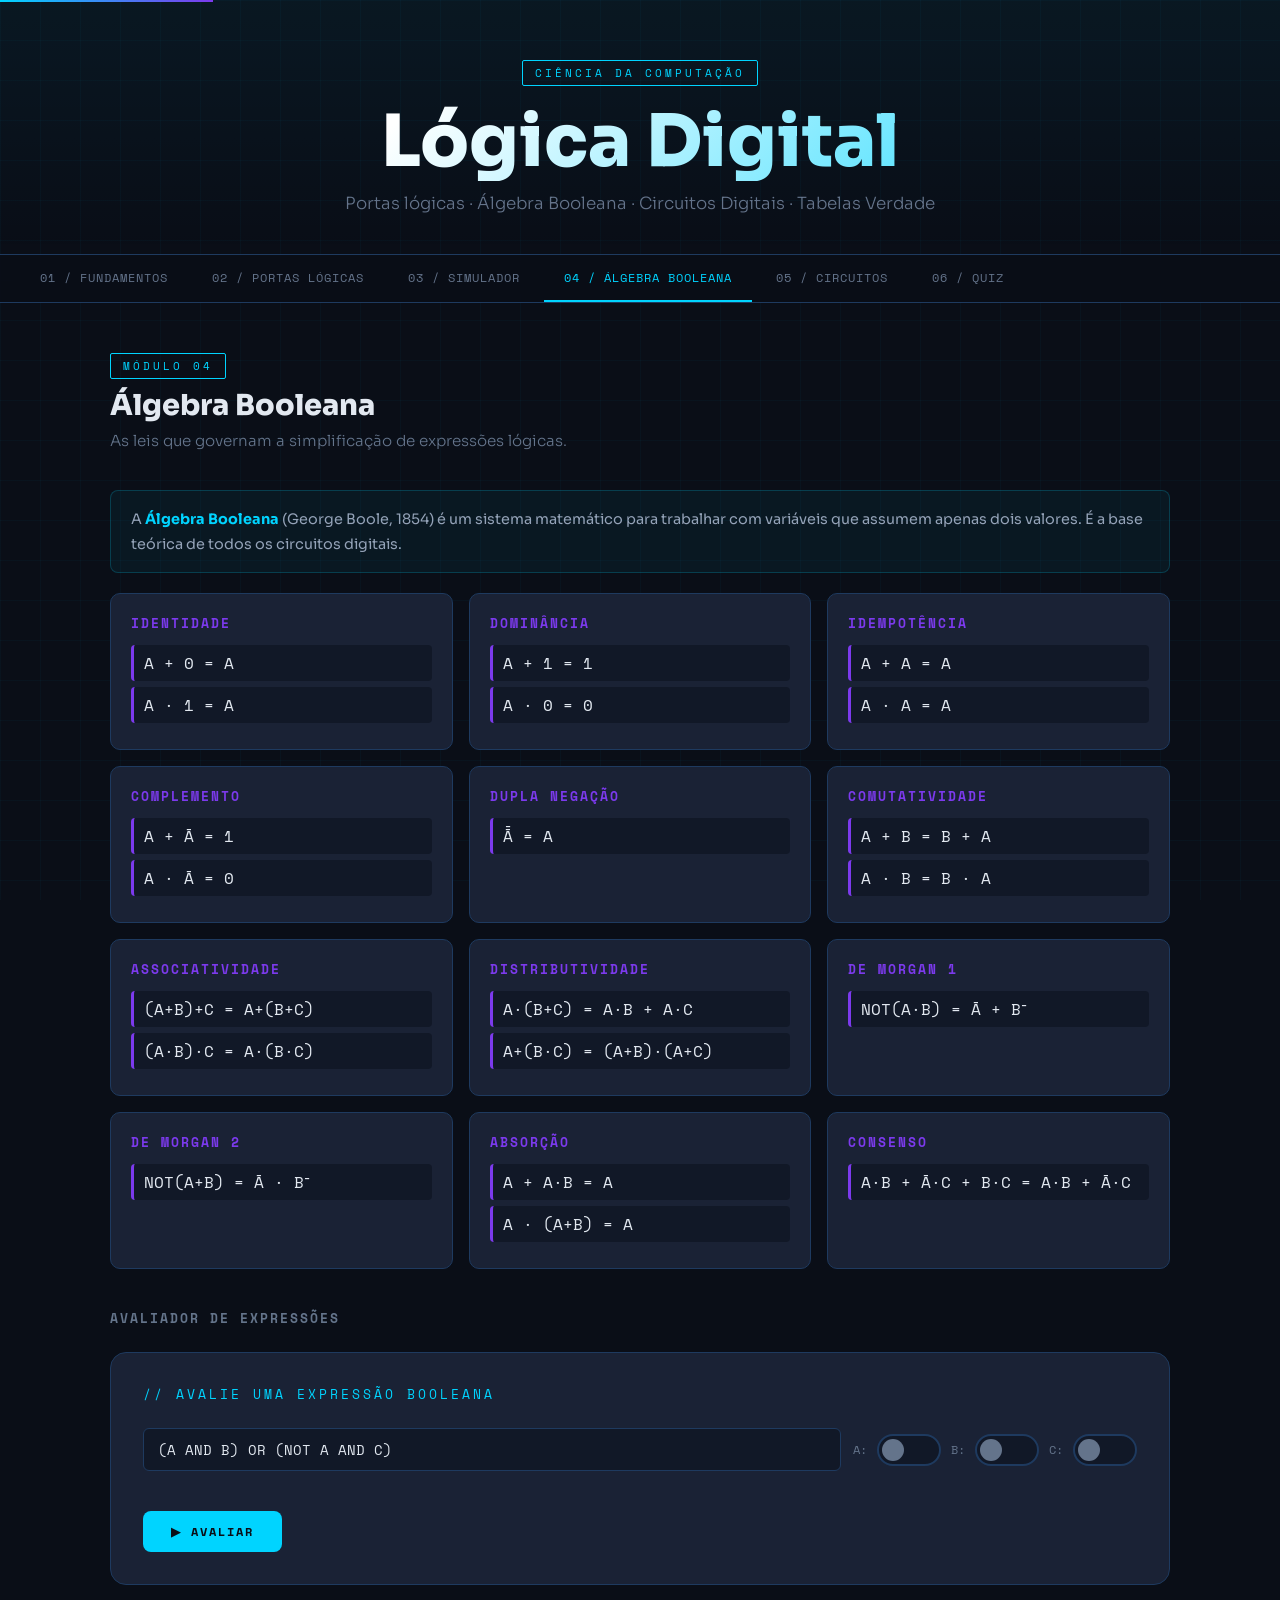
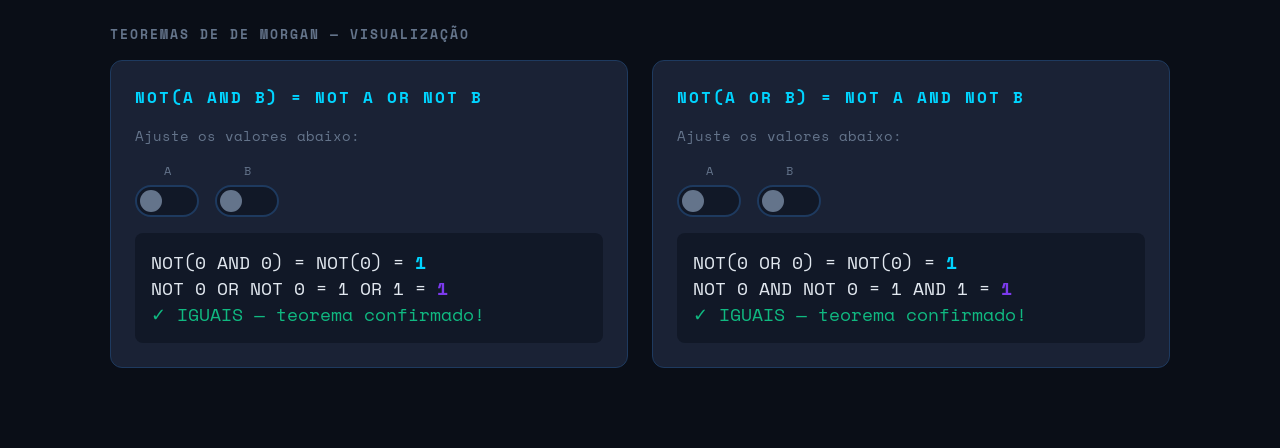
==== Modulos/algebra.html @ bd2b724a "first commit" ====
<!DOCTYPE html>
<html lang="pt-BR">
<head>
<meta charset="UTF-8">
<meta name="viewport" content="width=device-width, initial-scale=1.0">
<title>Lógica Digital — Guia Interativo</title>
<link href="https://fonts.googleapis.com/css2?family=Space+Mono:wght@400;700&family=Sora:wght@300;400;600;800&display=swap" rel="stylesheet">



  <link rel="stylesheet" href="../css/style.css">
</head>

<body>

<div class="progress-container" id="progress"></div>

<header>
  <div class="tag">CIÊNCIA DA COMPUTAÇÃO</div>
  <h1>Lógica Digital</h1>
  <p>Portas lógicas · Álgebra Booleana · Circuitos Digitais · Tabelas Verdade</p>
</header>

<nav id="navbar">
  <a href="../index.html" class="nav-link">01 / FUNDAMENTOS</a>
  <a href="portas.html" class="nav-link">02 / PORTAS LÓGICAS</a>
  <a href="simulador.html" class="nav-link">03 / SIMULADOR</a>
  <a href="algebra.html" class="nav-link active">04 / ÁLGEBRA BOOLEANA</a>
  <a href="circuitos.html" class="nav-link">05 / CIRCUITOS</a>
  <a href="quiz.html" class="nav-link">06 / QUIZ</a>
</nav>

<!-- ===================== SEÇÃO 1: FUNDAMENTOS ===================== -->
<section class="section" id="fundamentos">
  <p class="tag" style="font-size:11px; margin-bottom:8px;">MÓDULO 01</p>
  <h2 class="section-title">Fundamentos da Lógica Digital</h2>
  <p class="section-sub">Tudo começa com dois estados. Zero ou um. Falso ou verdadeiro.</p>

  <div class="info-box">
    <strong>O que é lógica digital?</strong><br>
    Computadores processam informações usando apenas dois estados elétricos: <strong>LOW (0V) = 0</strong> e <strong>HIGH (5V/3.3V) = 1</strong>. Toda operação lógica — desde somar dois números até rodar um jogo — é construída sobre combinações dessas portas simples.
  </div>

  <div class="cards-grid">
    <div class="card">
      <span class="gate-symbol" style="color:var(--accent)">0 1</span>
      <h3>Sistema Binário</h3>
      <p>Base-2: apenas dígitos 0 e 1 (bits). Um grupo de 8 bits = 1 byte. Toda informação digital é representada assim.</p>
      <br>
      <div style="font-family:var(--mono);font-size:0.85rem;color:var(--muted)">
        0 = FALSO = LOW<br>
        1 = VERDADEIRO = HIGH
      </div>
    </div>
    <div class="card">
      <span class="gate-symbol" style="color:var(--accent2)">∧ ∨ ¬</span>
      <h3>Operadores Booleanos</h3>
      <p>Três operações básicas: <strong>AND (∧)</strong>, <strong>OR (∨)</strong> e <strong>NOT (¬)</strong>. Qualquer função lógica pode ser construída com elas.</p>
    </div>
    <div class="card">
      <span class="gate-symbol" style="color:var(--accent3)">⬛</span>
      <h3>Tabela Verdade</h3>
      <p>Lista todas as combinações possíveis de entradas e a saída correspondente. Para N entradas, existem 2ᴺ linhas.</p>
    </div>
    <div class="card">
      <span class="gate-symbol" style="color:var(--accent4)">⊕</span>
      <h3>Porta Lógica</h3>
      <p>Circuito eletrônico que implementa uma operação booleana. É o bloco básico de qualquer chip ou processador.</p>
    </div>
  </div>

  <div style="margin-top:40px">
    <h3 style="margin-bottom:16px; font-size:1.1rem; color:var(--muted); font-family:var(--mono); letter-spacing:2px; font-size:0.8rem;">CONVERSÃO BINÁRIO → DECIMAL</h3>
    <div class="simulator">
      <p class="sim-title">// CALCULADORA INTERATIVA</p>
      <div style="display:flex; gap:10px; align-items:center; flex-wrap:wrap; margin-bottom:20px">
        <span style="font-family:var(--mono); color:var(--muted); font-size:0.8rem;">BINÁRIO:</span>
        <div id="bit-toggles" style="display:flex; gap:8px; flex-wrap:wrap">
          <!-- bits gerados via JS -->
        </div>
      </div>
      <div style="font-family:var(--mono); font-size:2rem; color:var(--accent); font-weight:700" id="decimal-result">0</div>
      <div style="font-family:var(--mono); font-size:0.8rem; color:var(--muted); margin-top:8px" id="binary-string">00000000</div>
      <div style="font-family:var(--mono); font-size:0.8rem; color:var(--accent2); margin-top:4px" id="hex-string">0x00</div>
    </div>
  </div>
</section>

<!-- ===================== SEÇÃO 2: PORTAS ===================== -->
<section class="section" id="portas">
  <p class="tag" style="font-size:11px; margin-bottom:8px;">MÓDULO 02</p>
  <h2 class="section-title">As 7 Portas Lógicas</h2>
  <p class="section-sub">Cada porta implementa uma operação booleana diferente.</p>

  <div class="cards-grid" id="gates-cards">
    <!-- gerado via JS -->
  </div>
</section>

<!-- ===================== SEÇÃO 3: SIMULADOR ===================== -->
<section class="section" id="simulador">
  <p class="tag" style="font-size:11px; margin-bottom:8px;">MÓDULO 03</p>
  <h2 class="section-title">Simulador de Portas</h2>
  <p class="section-sub">Alterne as entradas e observe a saída em tempo real.</p>

  <div class="simulator">
    <p class="sim-title">// SELECIONE UMA PORTA</p>
    <div class="gate-selector" id="gate-selector"></div>
    <div class="sim-body">
      <div class="inputs-panel" id="inputs-panel"></div>
      <div class="gate-svg-wrapper">
        <svg id="gate-svg" width="120" height="100" viewBox="0 0 120 100">
          <!-- dinamicamente preenchido -->
        </svg>
        <div class="gate-name-display" id="gate-name-display">AND</div>
      </div>
      <div class="output-panel">
        <div class="output-bulb off" id="output-bulb">0</div>
        <div class="output-label">SAÍDA (S)</div>
      </div>
    </div>
    <div class="formula-box" id="formula-box">S = A · B</div>
  </div>

  <!-- Tabela verdade dinâmica -->
  <div id="truth-table-container" style="margin-top:32px">
    <h3 style="font-family:var(--mono);font-size:0.8rem;color:var(--muted);letter-spacing:2px;margin-bottom:12px">TABELA VERDADE</h3>
    <div style="overflow-x:auto">
      <table class="truth-table" id="truth-table-dyn"></table>
    </div>
  </div>
</section>

<!-- ===================== SEÇÃO 4: ÁLGEBRA BOOLEANA ===================== -->
<section class="section active" id="algebra">
  <p class="tag" style="font-size:11px; margin-bottom:8px;">MÓDULO 04</p>
  <h2 class="section-title">Álgebra Booleana</h2>
  <p class="section-sub">As leis que governam a simplificação de expressões lógicas.</p>

  <div class="info-box">
    A <strong>Álgebra Booleana</strong> (George Boole, 1854) é um sistema matemático para trabalhar com variáveis que assumem apenas dois valores. É a base teórica de todos os circuitos digitais.
  </div>

  <div class="law-grid">
    <!-- gerado via JS -->
  </div>

  <!-- Simplificador interativo -->
  <div style="margin-top:40px">
    <h3 style="font-family:var(--mono);font-size:0.8rem;color:var(--muted);letter-spacing:2px;margin-bottom:16px">AVALIADOR DE EXPRESSÕES</h3>
    <div class="simulator">
      <p class="sim-title">// AVALIE UMA EXPRESSÃO BOOLEANA</p>
      <div style="display:flex; gap:12px; flex-wrap:wrap; align-items:center; margin-bottom:20px">
        <input id="bool-expr" type="text" value="(A AND B) OR (NOT A AND C)"
          style="background:var(--surface);border:1px solid var(--border);color:var(--text);font-family:var(--mono);padding:10px 14px;border-radius:6px;font-size:0.9rem;flex:1;min-width:200px;outline:none;"
          placeholder="Ex: (A AND B) OR NOT C">
        <div style="display:flex; gap:10px; align-items:center; flex-wrap:wrap">
          <label style="font-family:var(--mono);font-size:0.75rem;color:var(--muted)">A:</label>
          <button class="toggle-btn" id="ev-a" onclick="toggleEval('a')"></button>
          <label style="font-family:var(--mono);font-size:0.75rem;color:var(--muted)">B:</label>
          <button class="toggle-btn" id="ev-b" onclick="toggleEval('b')"></button>
          <label style="font-family:var(--mono);font-size:0.75rem;color:var(--muted)">C:</label>
          <button class="toggle-btn" id="ev-c" onclick="toggleEval('c')"></button>
        </div>
      </div>
      <button class="btn" onclick="evaluateExpr()">▶ AVALIAR</button>
      <div id="eval-result" style="margin-top:20px; font-family:var(--mono); font-size:1.5rem; display:none"></div>
    </div>
  </div>

  <!-- De Morgan -->
  <div style="margin-top:40px">
    <h3 style="font-family:var(--mono);font-size:0.8rem;color:var(--muted);letter-spacing:2px;margin-bottom:16px">TEOREMAS DE DE MORGAN — VISUALIZAÇÃO</h3>
    <div class="adder-section">
      <div class="adder-box">
        <h3>NOT(A AND B) = NOT A OR NOT B</h3>
        <div id="demorgan1" style="font-family:var(--mono);font-size:0.9rem;color:var(--muted)">
          Ajuste os valores abaixo:
        </div>
        <div style="display:flex; gap:16px; margin:16px 0; flex-wrap:wrap">
          <div class="adder-input-group">
            <label>A</label>
            <button class="toggle-btn" id="dm1a" onclick="updateDeMorgan()"></button>
          </div>
          <div class="adder-input-group">
            <label>B</label>
            <button class="toggle-btn" id="dm1b" onclick="updateDeMorgan()"></button>
          </div>
        </div>
        <div class="adder-result" id="dm1result">—</div>
      </div>
      <div class="adder-box">
        <h3>NOT(A OR B) = NOT A AND NOT B</h3>
        <div id="demorgan2" style="font-family:var(--mono);font-size:0.9rem;color:var(--muted)">
          Ajuste os valores abaixo:
        </div>
        <div style="display:flex; gap:16px; margin:16px 0; flex-wrap:wrap">
          <div class="adder-input-group">
            <label>A</label>
            <button class="toggle-btn" id="dm2a" onclick="updateDeMorgan()"></button>
          </div>
          <div class="adder-input-group">
            <label>B</label>
            <button class="toggle-btn" id="dm2b" onclick="updateDeMorgan()"></button>
          </div>
        </div>
        <div class="adder-result" id="dm2result">—</div>
      </div>
    </div>
  </div>
</section>

<!-- ===================== SEÇÃO 5: CIRCUITOS ===================== -->
<section class="section" id="circuitos">
  <p class="tag" style="font-size:11px; margin-bottom:8px;">MÓDULO 05</p>
  <h2 class="section-title">Circuitos Digitais</h2>
  <p class="section-sub">Combinando portas para criar funções complexas.</p>

  <div class="info-box">
    <strong>Circuitos Combinacionais</strong> — a saída depende apenas das entradas atuais.<br>
    <strong>Circuitos Sequenciais</strong> — a saída depende das entradas <em>e</em> do estado anterior (memória).
  </div>

  <div class="adder-section" style="margin-bottom:40px">
    <!-- Half Adder -->
    <div class="adder-box">
      <h3>MEIO SOMADOR (Half Adder)</h3>
      <p style="font-size:0.85rem;color:var(--muted);margin-bottom:16px">Soma 2 bits: Soma = A XOR B, Carry = A AND B</p>
      <div class="adder-inputs">
        <div class="adder-input-group">
          <label>A</label>
          <button class="toggle-btn" id="ha-a" onclick="updateAdders()"></button>
        </div>
        <div class="adder-input-group">
          <label>B</label>
          <button class="toggle-btn" id="ha-b" onclick="updateAdders()"></button>
        </div>
      </div>
      <div class="adder-result">
        <div style="color:var(--muted);font-size:0.75rem;margin-bottom:4px">RESULTADO</div>
        <div class="sum-display" id="ha-result">0 + 0 = 0₂ (0)</div>
        <div style="color:var(--muted);font-size:0.75rem;margin-top:8px">
          SUM: <span id="ha-sum">0</span> &nbsp;|&nbsp; CARRY: <span id="ha-carry">0</span>
        </div>
      </div>
    </div>

    <!-- Full Adder -->
    <div class="adder-box">
      <h3>SOMADOR COMPLETO (Full Adder)</h3>
      <p style="font-size:0.85rem;color:var(--muted);margin-bottom:16px">Soma 3 bits: A, B e Carry-In</p>
      <div class="adder-inputs">
        <div class="adder-input-group">
          <label>A</label>
          <button class="toggle-btn" id="fa-a" onclick="updateAdders()"></button>
        </div>
        <div class="adder-input-group">
          <label>B</label>
          <button class="toggle-btn" id="fa-b" onclick="updateAdders()"></button>
        </div>
        <div class="adder-input-group">
          <label>CIN</label>
          <button class="toggle-btn" id="fa-cin" onclick="updateAdders()"></button>
        </div>
      </div>
      <div class="adder-result">
        <div style="color:var(--muted);font-size:0.75rem;margin-bottom:4px">RESULTADO</div>
        <div class="sum-display" id="fa-result">0+0+0 = 0₂ (0)</div>
        <div style="color:var(--muted);font-size:0.75rem;margin-top:8px">
          SUM: <span id="fa-sum">0</span> &nbsp;|&nbsp; COUT: <span id="fa-cout">0</span>
        </div>
      </div>
    </div>
  </div>

  <!-- Multiplexer -->
  <div style="margin-bottom:40px">
    <h3 style="font-family:var(--mono);font-size:0.8rem;color:var(--muted);letter-spacing:2px;margin-bottom:16px">MULTIPLEXADOR 4:1 (MUX)</h3>
    <div class="circuit-container">
      <p style="font-size:0.85rem;color:var(--muted);margin-bottom:20px">Seleciona 1 de 4 entradas com base nos bits seletores S1 e S0.</p>
      <div style="display:flex; gap:20px; flex-wrap:wrap; align-items:flex-start">
        <div>
          <div style="font-family:var(--mono);font-size:0.75rem;color:var(--muted);letter-spacing:2px;margin-bottom:8px">ENTRADAS</div>
          <div style="display:grid; grid-template-columns:auto auto; gap:10px 20px; align-items:center" id="mux-inputs">
            <!-- gerado via JS -->
          </div>
        </div>
        <div>
          <div style="font-family:var(--mono);font-size:0.75rem;color:var(--muted);letter-spacing:2px;margin-bottom:8px">SELETORES</div>
          <div style="display:flex; gap:16px" id="mux-selectors">
            <!-- gerado via JS -->
          </div>
        </div>
        <div style="flex:1; min-width:180px">
          <div style="font-family:var(--mono);font-size:0.75rem;color:var(--muted);letter-spacing:2px;margin-bottom:8px">SAÍDA</div>
          <div class="adder-result" id="mux-result" style="text-align:center">—</div>
        </div>
      </div>
    </div>
  </div>

  <!-- Flip-Flop SR -->
  <div>
    <h3 style="font-family:var(--mono);font-size:0.8rem;color:var(--muted);letter-spacing:2px;margin-bottom:16px">FLIP-FLOP SR (Biestável)</h3>
    <div class="circuit-container">
      <p style="font-size:0.85rem;color:var(--muted);margin-bottom:20px">
        Circuito sequencial. <strong>S (Set)</strong> = coloca Q em 1. <strong>R (Reset)</strong> = coloca Q em 0. Memória de 1 bit!
      </p>
      <div style="display:flex; gap:20px; flex-wrap:wrap; align-items:center">
        <div class="adder-input-group">
          <label style="font-family:var(--mono);font-size:0.75rem;color:var(--muted)">S (SET)</label>
          <button class="toggle-btn" id="sr-s"></button>
        </div>
        <div class="adder-input-group">
          <label style="font-family:var(--mono);font-size:0.75rem;color:var(--muted)">R (RESET)</label>
          <button class="toggle-btn" id="sr-r"></button>
        </div>
        <button class="btn" style="margin-top:0" onclick="triggerFlipFlop()">⚡ PULSO</button>
        <div class="adder-result" style="flex:1; min-width:200px">
          <div style="color:var(--muted);font-size:0.75rem">ESTADO</div>
          <div style="display:flex; gap:20px; margin-top:8px">
            <div>Q: <span id="ff-q" style="color:var(--accent);font-size:1.3rem;font-weight:700">0</span></div>
            <div>Q̄: <span id="ff-qbar" style="color:var(--accent2);font-size:1.3rem;font-weight:700">1</span></div>
          </div>
          <div id="ff-status" style="color:var(--muted);font-size:0.75rem;margin-top:8px">Estado inicial</div>
        </div>
      </div>
    </div>
  </div>
</section>

<!-- ===================== SEÇÃO 6: QUIZ ===================== -->
<section class="section" id="quiz">
  <p class="tag" style="font-size:11px; margin-bottom:8px;">MÓDULO 06</p>
  <h2 class="section-title">Quiz</h2>
  <p class="section-sub">Teste seu conhecimento em lógica digital.</p>

  <div class="quiz-container">
    <div id="quiz-questions"></div>
    <div class="quiz-score" id="quiz-score">
      <div class="quiz-score-num" id="score-num">0/10</div>
      <p id="score-msg">Resultado</p>
      <button class="btn" onclick="restartQuiz()">↺ TENTAR NOVAMENTE</button>
    </div>
  </div>
</section>


  <script src="../js/script.js"></script>
</body>
</html>
---- css/style.css ----
:root {
    --bg: #0a0e17;
    --surface: #111827;
    --card: #1a2235;
    --border: #1e3a5f;
    --accent: #00d4ff;
    --accent2: #7c3aed;
    --accent3: #10b981;
    --accent4: #f59e0b;
    --red: #ef4444;
    --text: #e2e8f0;
    --muted: #64748b;
    --mono: 'Space Mono', monospace;
    --sans: 'Sora', sans-serif;
  }

  * { margin: 0; padding: 0; box-sizing: border-box; }

  body {
    background: var(--bg);
    color: var(--text);
    font-family: var(--sans);
    min-height: 100vh;
    overflow-x: hidden;
  }

  /* GRID BACKGROUND */
  body::before {
    content: '';
    position: fixed;
    inset: 0;
    background-image:
      linear-gradient(rgba(0,212,255,0.03) 1px, transparent 1px),
      linear-gradient(90deg, rgba(0,212,255,0.03) 1px, transparent 1px);
    background-size: 40px 40px;
    pointer-events: none;
    z-index: 0;
  }

  /* HEADER */
  header {
    position: relative;
    z-index: 10;
    text-align: center;
    padding: 60px 20px 40px;
    border-bottom: 1px solid var(--border);
    background: linear-gradient(180deg, rgba(0,212,255,0.05) 0%, transparent 100%);
  }

  .tag {
    display: inline-block;
    font-family: var(--mono);
    font-size: 11px;
    color: var(--accent);
    border: 1px solid var(--accent);
    padding: 4px 12px;
    border-radius: 2px;
    letter-spacing: 3px;
    text-transform: uppercase;
    margin-bottom: 16px;
  }

  h1 {
    font-size: clamp(2.5rem, 6vw, 4.5rem);
    font-weight: 800;
    line-height: 1.1;
    background: linear-gradient(135deg, #fff 30%, var(--accent) 100%);
    -webkit-background-clip: text;
    -webkit-text-fill-color: transparent;
    background-clip: text;
  }

  header p {
    color: var(--muted);
    font-size: 1.05rem;
    margin-top: 12px;
    font-weight: 300;
  }

  /* NAV */
  nav {
    position: sticky;
    top: 0;
    z-index: 100;
    background: rgba(10,14,23,0.92);
    backdrop-filter: blur(12px);
    border-bottom: 1px solid var(--border);
    padding: 0 20px;
    display: flex;
    gap: 4px;
    overflow-x: auto;
    scrollbar-width: none;
  }
  nav::-webkit-scrollbar { display: none; }

  nav button {
    padding: 14px 20px;
    background: none;
    border: none;
    color: var(--muted);
    font-family: var(--mono);
    font-size: 12px;
    cursor: pointer;
    white-space: nowrap;
    border-bottom: 2px solid transparent;
    transition: all 0.2s;
    letter-spacing: 1px;
  }
  nav button:hover { color: var(--text); }
  nav button.active {
    color: var(--accent);
    border-bottom-color: var(--accent);
  }

  /* SECTIONS */
  .section {
    display: none;
    position: relative;
    z-index: 1;
    max-width: 1100px;
    margin: 0 auto;
    padding: 50px 20px 80px;
  }
  .section.active { display: block; }

  .section-title {
    font-size: 1.8rem;
    font-weight: 800;
    margin-bottom: 8px;
  }
  .section-sub {
    color: var(--muted);
    font-size: 0.95rem;
    margin-bottom: 40px;
    font-weight: 300;
  }

  /* CARDS */
  .cards-grid {
    display: grid;
    grid-template-columns: repeat(auto-fill, minmax(300px, 1fr));
    gap: 20px;
  }

  .card {
    background: var(--card);
    border: 1px solid var(--border);
    border-radius: 12px;
    padding: 24px;
    transition: border-color 0.2s, transform 0.2s;
    position: relative;
    overflow: hidden;
  }
  .card::before {
    content: '';
    position: absolute;
    top: 0; left: 0; right: 0;
    height: 3px;
    background: linear-gradient(90deg, var(--accent), var(--accent2));
    opacity: 0;
    transition: opacity 0.2s;
  }
  .card:hover { border-color: var(--accent); transform: translateY(-2px); }
  .card:hover::before { opacity: 1; }

  .gate-symbol {
    font-family: var(--mono);
    font-size: 2.5rem;
    font-weight: 700;
    margin-bottom: 12px;
    display: block;
  }

  .card h3 {
    font-size: 1.2rem;
    font-weight: 700;
    margin-bottom: 8px;
  }
  .card p {
    font-size: 0.9rem;
    color: var(--muted);
    line-height: 1.6;
  }

  /* TRUTH TABLE */
  .truth-table {
    border-collapse: collapse;
    width: 100%;
    font-family: var(--mono);
    font-size: 0.95rem;
    margin-top: 16px;
  }
  .truth-table th {
    background: rgba(0,212,255,0.1);
    color: var(--accent);
    padding: 10px 16px;
    border: 1px solid var(--border);
    font-size: 0.8rem;
    letter-spacing: 2px;
  }
  .truth-table td {
    padding: 10px 16px;
    border: 1px solid rgba(30,58,95,0.5);
    text-align: center;
  }
  .truth-table tr:nth-child(even) td { background: rgba(255,255,255,0.02); }
  .val-1 { color: var(--accent3); font-weight: 700; }
  .val-0 { color: var(--red); }

  /* INTERACTIVE GATE SIMULATOR */
  .simulator {
    background: var(--card);
    border: 1px solid var(--border);
    border-radius: 16px;
    padding: 32px;
    margin: 24px 0;
  }

  .sim-title {
    font-family: var(--mono);
    font-size: 0.8rem;
    color: var(--accent);
    letter-spacing: 3px;
    margin-bottom: 24px;
  }

  .gate-selector {
    display: flex;
    gap: 10px;
    flex-wrap: wrap;
    margin-bottom: 32px;
  }

  .gate-btn {
    padding: 8px 18px;
    background: var(--surface);
    border: 1px solid var(--border);
    border-radius: 6px;
    color: var(--muted);
    font-family: var(--mono);
    font-size: 12px;
    cursor: pointer;
    transition: all 0.15s;
    letter-spacing: 1px;
  }
  .gate-btn:hover { border-color: var(--accent); color: var(--text); }
  .gate-btn.active {
    background: rgba(0,212,255,0.1);
    border-color: var(--accent);
    color: var(--accent);
  }

  .sim-body {
    display: grid;
    grid-template-columns: 1fr auto 1fr;
    gap: 30px;
    align-items: center;
  }

  .inputs-panel { display: flex; flex-direction: column; gap: 16px; }

  .input-toggle {
    display: flex;
    align-items: center;
    gap: 12px;
  }

  .input-label {
    font-family: var(--mono);
    font-size: 1.1rem;
    font-weight: 700;
    width: 20px;
  }

  .toggle-btn {
    width: 64px;
    height: 32px;
    border-radius: 16px;
    border: none;
    cursor: pointer;
    position: relative;
    transition: all 0.2s;
    background: var(--surface);
    border: 2px solid var(--border);
  }
  .toggle-btn::after {
    content: '';
    position: absolute;
    width: 22px; height: 22px;
    border-radius: 50%;
    top: 3px; left: 3px;
    background: var(--muted);
    transition: all 0.2s;
  }
  .toggle-btn.on {
    background: rgba(16,185,129,0.15);
    border-color: var(--accent3);
  }
  .toggle-btn.on::after {
    left: 35px;
    background: var(--accent3);
    box-shadow: 0 0 12px var(--accent3);
  }

  .bit-display {
    font-family: var(--mono);
    font-size: 1.5rem;
    font-weight: 700;
    width: 30px;
    text-align: center;
  }

  /* SVG GATE */
  .gate-svg-wrapper {
    display: flex;
    flex-direction: column;
    align-items: center;
    gap: 8px;
  }
  .gate-svg-wrapper svg {
    filter: drop-shadow(0 0 12px rgba(0,212,255,0.3));
  }
  .gate-name-display {
    font-family: var(--mono);
    font-size: 11px;
    color: var(--accent);
    letter-spacing: 3px;
  }

  /* Output */
  .output-panel {
    display: flex;
    flex-direction: column;
    align-items: center;
    gap: 12px;
  }
  .output-bulb {
    width: 80px; height: 80px;
    border-radius: 50%;
    border: 3px solid var(--border);
    display: flex;
    align-items: center;
    justify-content: center;
    font-family: var(--mono);
    font-size: 2rem;
    font-weight: 700;
    transition: all 0.3s;
    position: relative;
  }
  .output-bulb.on {
    border-color: var(--accent3);
    background: rgba(16,185,129,0.15);
    color: var(--accent3);
    box-shadow: 0 0 30px rgba(16,185,129,0.4), inset 0 0 20px rgba(16,185,129,0.1);
  }
  .output-bulb.off {
    border-color: var(--red);
    background: rgba(239,68,68,0.08);
    color: var(--red);
  }
  .output-label {
    font-family: var(--mono);
    font-size: 0.75rem;
    color: var(--muted);
    letter-spacing: 2px;
  }

  /* FORMULA DISPLAY */
  .formula-box {
    background: var(--surface);
    border: 1px solid var(--border);
    border-radius: 8px;
    padding: 16px 20px;
    font-family: var(--mono);
    font-size: 1.1rem;
    text-align: center;
    color: var(--accent);
    margin-top: 24px;
    letter-spacing: 1px;
  }

  /* BOOLEAN ALGEBRA */
  .law-grid {
    display: grid;
    grid-template-columns: repeat(auto-fill, minmax(260px, 1fr));
    gap: 16px;
  }
  .law-card {
    background: var(--card);
    border: 1px solid var(--border);
    border-radius: 10px;
    padding: 20px;
  }
  .law-card h4 {
    font-size: 0.8rem;
    font-family: var(--mono);
    color: var(--accent2);
    letter-spacing: 2px;
    margin-bottom: 12px;
  }
  .law-formula {
    font-family: var(--mono);
    font-size: 1rem;
    color: var(--text);
    margin: 6px 0;
    padding: 6px 10px;
    background: var(--surface);
    border-radius: 4px;
    border-left: 3px solid var(--accent2);
  }

  /* CIRCUIT BUILDER */
  .circuit-container {
    background: var(--card);
    border: 1px solid var(--border);
    border-radius: 16px;
    padding: 24px;
  }

  .circuit-controls {
    display: flex;
    gap: 10px;
    flex-wrap: wrap;
    margin-bottom: 20px;
    align-items: center;
  }

  .circuit-controls label {
    font-family: var(--mono);
    font-size: 0.75rem;
    color: var(--muted);
    letter-spacing: 2px;
  }

  select {
    background: var(--surface);
    border: 1px solid var(--border);
    border-radius: 6px;
    color: var(--text);
    font-family: var(--mono);
    font-size: 12px;
    padding: 8px 12px;
    cursor: pointer;
    outline: none;
  }
  select:focus { border-color: var(--accent); }

  canvas {
    display: block;
    width: 100%;
    border-radius: 8px;
    background: var(--surface);
    border: 1px solid rgba(30,58,95,0.5);
  }

  .circuit-result {
    margin-top: 16px;
    padding: 16px;
    background: var(--surface);
    border-radius: 8px;
    font-family: var(--mono);
    font-size: 0.9rem;
  }
  .circuit-result span { color: var(--accent); }

  /* QUIZ */
  .quiz-container {
    max-width: 700px;
  }
  .quiz-question {
    background: var(--card);
    border: 1px solid var(--border);
    border-radius: 12px;
    padding: 28px;
    margin-bottom: 20px;
  }
  .quiz-q-text {
    font-size: 1.1rem;
    font-weight: 600;
    margin-bottom: 20px;
    line-height: 1.5;
  }
  .quiz-options {
    display: grid;
    gap: 10px;
  }
  .quiz-opt {
    padding: 12px 18px;
    background: var(--surface);
    border: 1px solid var(--border);
    border-radius: 8px;
    cursor: pointer;
    font-family: var(--mono);
    font-size: 0.9rem;
    text-align: left;
    color: var(--text);
    transition: all 0.15s;
  }
  .quiz-opt:hover { border-color: var(--accent); color: var(--accent); }
  .quiz-opt.correct { background: rgba(16,185,129,0.15); border-color: var(--accent3); color: var(--accent3); }
  .quiz-opt.wrong { background: rgba(239,68,68,0.1); border-color: var(--red); color: var(--red); }
  .quiz-opt:disabled { cursor: default; }

  .quiz-feedback {
    margin-top: 14px;
    padding: 12px 16px;
    border-radius: 8px;
    font-size: 0.9rem;
    line-height: 1.5;
    display: none;
  }
  .quiz-feedback.show { display: block; }
  .quiz-feedback.ok { background: rgba(16,185,129,0.1); border-left: 3px solid var(--accent3); color: var(--accent3); }
  .quiz-feedback.err { background: rgba(239,68,68,0.08); border-left: 3px solid var(--red); color: #fca5a5; }

  .quiz-score {
    text-align: center;
    padding: 30px;
    background: var(--card);
    border: 1px solid var(--border);
    border-radius: 12px;
    display: none;
  }
  .quiz-score.show { display: block; }
  .quiz-score-num {
    font-size: 4rem;
    font-weight: 800;
    font-family: var(--mono);
    color: var(--accent);
  }
  .quiz-score p { color: var(--muted); margin-top: 8px; }

  .btn {
    display: inline-block;
    padding: 12px 28px;
    background: var(--accent);
    color: var(--bg);
    border: none;
    border-radius: 8px;
    font-family: var(--mono);
    font-size: 12px;
    font-weight: 700;
    letter-spacing: 2px;
    cursor: pointer;
    transition: all 0.2s;
    margin-top: 20px;
  }
  .btn:hover { background: #00f0ff; transform: translateY(-1px); }
  .btn-outline {
    background: transparent;
    border: 1px solid var(--accent);
    color: var(--accent);
  }
  .btn-outline:hover { background: rgba(0,212,255,0.1); }

  /* HALF / FULL ADDER */
  .adder-section {
    display: grid;
    grid-template-columns: 1fr 1fr;
    gap: 24px;
  }
  @media (max-width: 700px) {
    .adder-section { grid-template-columns: 1fr; }
    .sim-body { grid-template-columns: 1fr; }
  }

  .adder-box {
    background: var(--card);
    border: 1px solid var(--border);
    border-radius: 12px;
    padding: 24px;
  }
  .adder-box h3 {
    font-size: 1rem;
    font-weight: 700;
    margin-bottom: 16px;
    color: var(--accent);
    font-family: var(--mono);
    letter-spacing: 2px;
  }

  .adder-inputs {
    display: flex;
    gap: 12px;
    margin-bottom: 20px;
    flex-wrap: wrap;
  }
  .adder-input-group {
    display: flex;
    flex-direction: column;
    gap: 6px;
    align-items: center;
  }
  .adder-input-group label {
    font-family: var(--mono);
    font-size: 0.75rem;
    color: var(--muted);
  }

  .adder-result {
    font-family: var(--mono);
    background: var(--surface);
    padding: 16px;
    border-radius: 8px;
    font-size: 1.1rem;
  }
  .adder-result .sum-display {
    font-size: 1.5rem;
    color: var(--accent);
    font-weight: 700;
    margin: 8px 0;
  }

  /* PROGRESS BAR */
  .progress-container {
    position: fixed;
    top: 0; left: 0;
    width: 0%;
    height: 2px;
    background: linear-gradient(90deg, var(--accent), var(--accent2));
    z-index: 200;
    transition: width 0.3s;
  }

  .chip {
    display: inline-block;
    padding: 2px 8px;
    border-radius: 4px;
    font-family: var(--mono);
    font-size: 0.7rem;
    letter-spacing: 1px;
    font-weight: 700;
  }
  .chip-blue { background: rgba(0,212,255,0.15); color: var(--accent); }
  .chip-purple { background: rgba(124,58,237,0.2); color: #a78bfa; }
  .chip-green { background: rgba(16,185,129,0.15); color: var(--accent3); }

  .info-box {
    background: rgba(0,212,255,0.05);
    border: 1px solid rgba(0,212,255,0.2);
    border-radius: 8px;
    padding: 16px 20px;
    margin: 20px 0;
    font-size: 0.9rem;
    color: #94a3b8;
    line-height: 1.7;
  }
  .info-box strong { color: var(--accent); }


  nav a.nav-link {
    text-decoration: none;
    display: inline-block;
    padding: 14px 20px;
    color: var(--muted);
    font-family: var(--mono);
    font-size: 12px;
    letter-spacing: 1px;
    border-bottom: 2px solid transparent;
    transition: all 0.2s;
  }
  nav a.nav-link:hover { color: var(--text); }
  nav a.nav-link.active {
    color: var(--accent);
    border-bottom-color: var(--accent);
  }
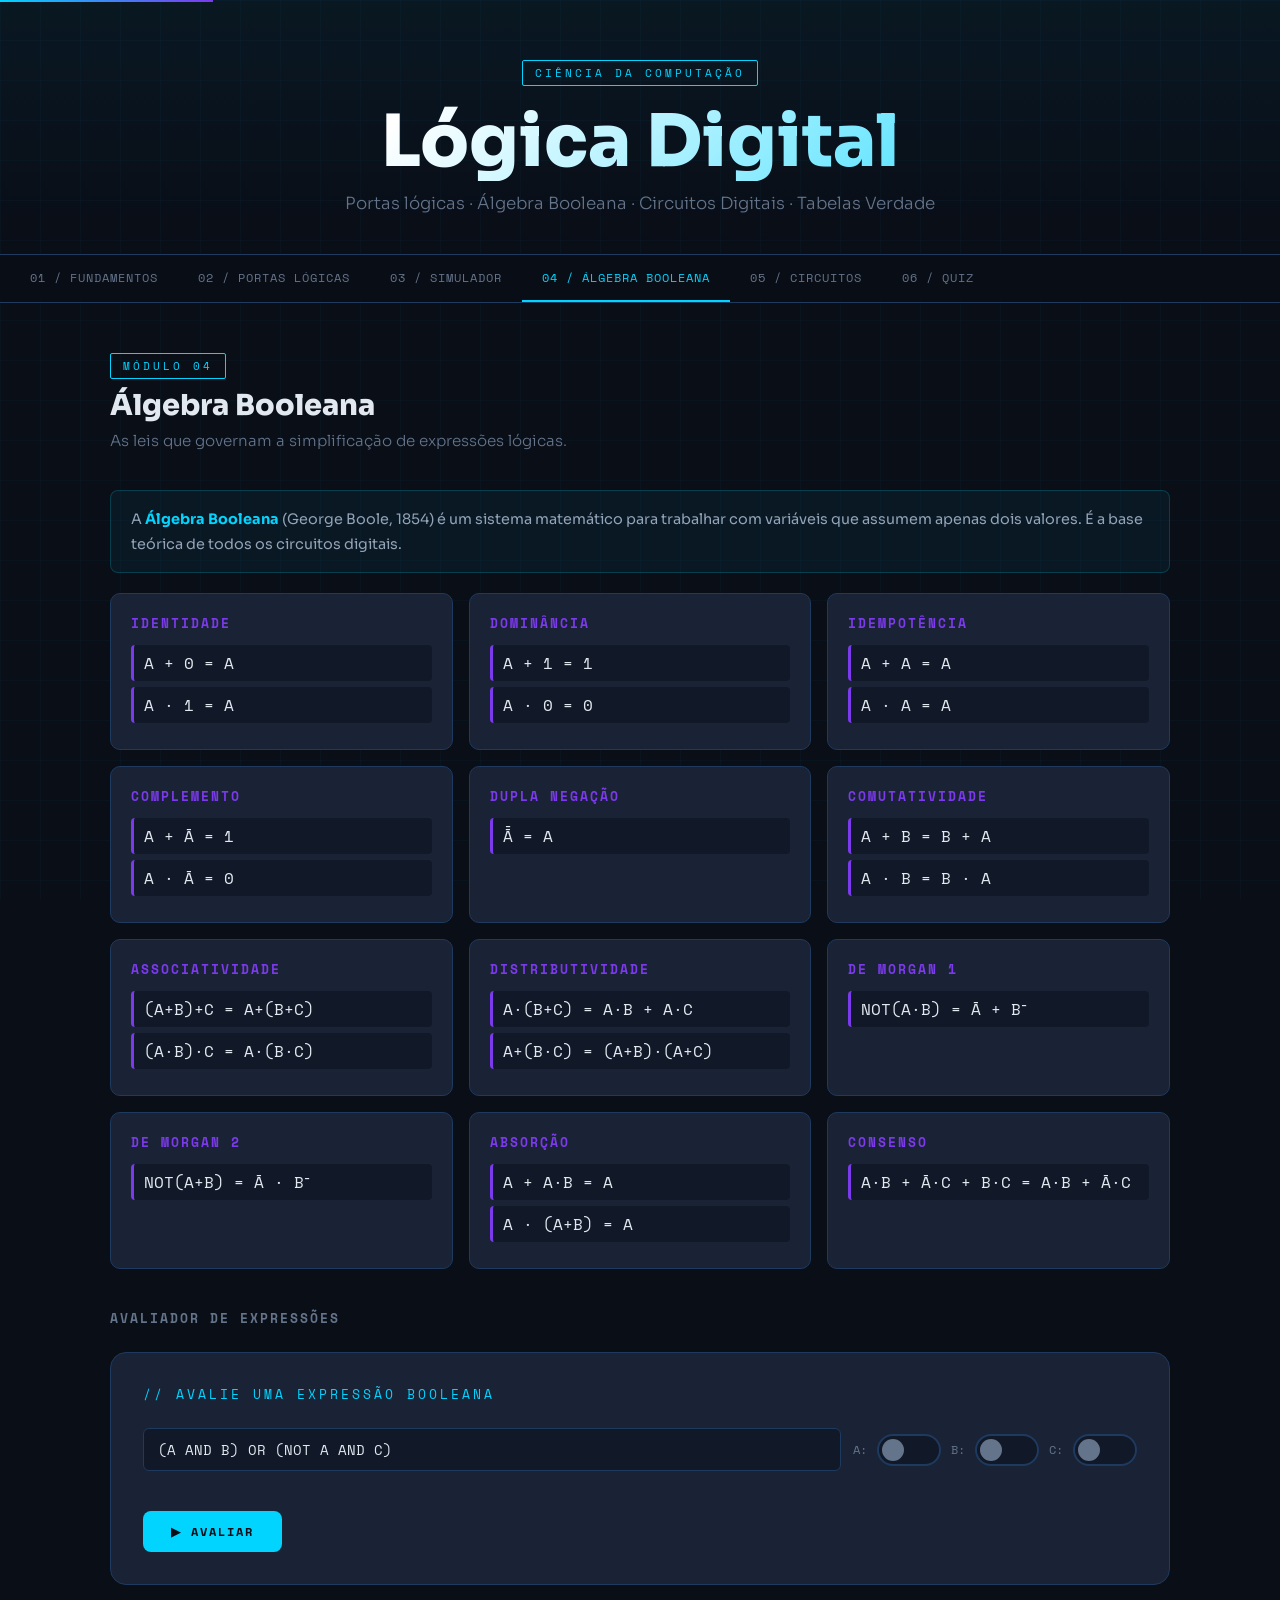
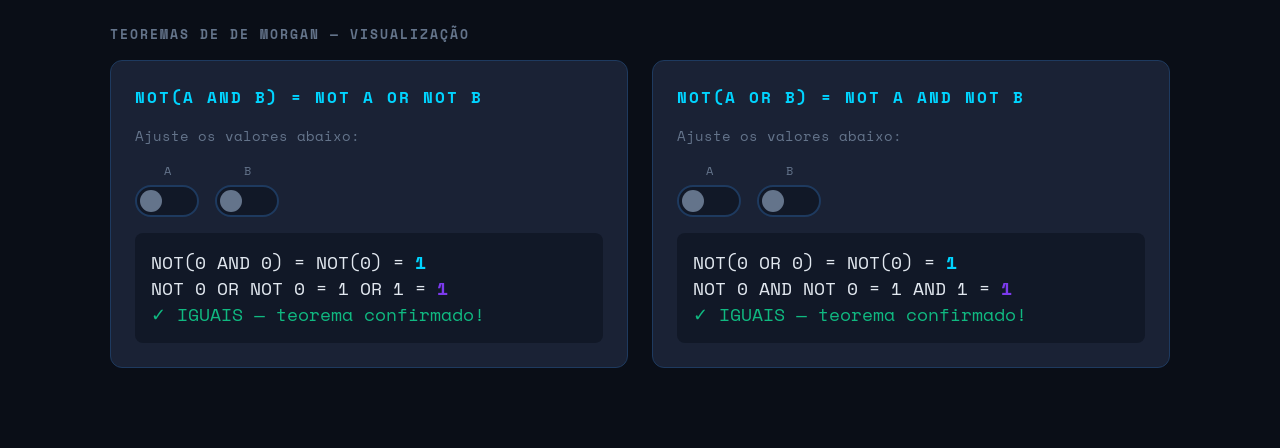
==== commit 04b08897: "nav resp" ====
--- a/Modulos/algebra.html
+++ b/Modulos/algebra.html
@@ -1,10 +1,13 @@
 <!DOCTYPE html>
 <html lang="pt-BR">
+
 <head>
-<meta charset="UTF-8">
-<meta name="viewport" content="width=device-width, initial-scale=1.0">
-<title>Lógica Digital — Guia Interativo</title>
-<link href="https://fonts.googleapis.com/css2?family=Space+Mono:wght@400;700&family=Sora:wght@300;400;600;800&display=swap" rel="stylesheet">
+  <meta charset="UTF-8">
+  <meta name="viewport" content="width=device-width, initial-scale=1.0">
+  <title>Lógica Digital — Guia Interativo</title>
+  <link
+    href="https://fonts.googleapis.com/css2?family=Space+Mono:wght@400;700&family=Sora:wght@300;400;600;800&display=swap"
+    rel="stylesheet">
 
 
 
@@ -13,339 +16,367 @@
 
 <body>
 
-<div class="progress-container" id="progress"></div>
-
-<header>
-  <div class="tag">CIÊNCIA DA COMPUTAÇÃO</div>
-  <h1>Lógica Digital</h1>
-  <p>Portas lógicas · Álgebra Booleana · Circuitos Digitais · Tabelas Verdade</p>
-</header>
-
-<nav id="navbar">
-  <a href="../index.html" class="nav-link">01 / FUNDAMENTOS</a>
-  <a href="portas.html" class="nav-link">02 / PORTAS LÓGICAS</a>
-  <a href="simulador.html" class="nav-link">03 / SIMULADOR</a>
-  <a href="algebra.html" class="nav-link active">04 / ÁLGEBRA BOOLEANA</a>
-  <a href="circuitos.html" class="nav-link">05 / CIRCUITOS</a>
-  <a href="quiz.html" class="nav-link">06 / QUIZ</a>
-</nav>
-
-<!-- ===================== SEÇÃO 1: FUNDAMENTOS ===================== -->
-<section class="section" id="fundamentos">
-  <p class="tag" style="font-size:11px; margin-bottom:8px;">MÓDULO 01</p>
-  <h2 class="section-title">Fundamentos da Lógica Digital</h2>
-  <p class="section-sub">Tudo começa com dois estados. Zero ou um. Falso ou verdadeiro.</p>
-
-  <div class="info-box">
-    <strong>O que é lógica digital?</strong><br>
-    Computadores processam informações usando apenas dois estados elétricos: <strong>LOW (0V) = 0</strong> e <strong>HIGH (5V/3.3V) = 1</strong>. Toda operação lógica — desde somar dois números até rodar um jogo — é construída sobre combinações dessas portas simples.
-  </div>
-
-  <div class="cards-grid">
-    <div class="card">
-      <span class="gate-symbol" style="color:var(--accent)">0 1</span>
-      <h3>Sistema Binário</h3>
-      <p>Base-2: apenas dígitos 0 e 1 (bits). Um grupo de 8 bits = 1 byte. Toda informação digital é representada assim.</p>
-      <br>
-      <div style="font-family:var(--mono);font-size:0.85rem;color:var(--muted)">
-        0 = FALSO = LOW<br>
-        1 = VERDADEIRO = HIGH
-      </div>
-    </div>
-    <div class="card">
-      <span class="gate-symbol" style="color:var(--accent2)">∧ ∨ ¬</span>
-      <h3>Operadores Booleanos</h3>
-      <p>Três operações básicas: <strong>AND (∧)</strong>, <strong>OR (∨)</strong> e <strong>NOT (¬)</strong>. Qualquer função lógica pode ser construída com elas.</p>
-    </div>
-    <div class="card">
-      <span class="gate-symbol" style="color:var(--accent3)">⬛</span>
-      <h3>Tabela Verdade</h3>
-      <p>Lista todas as combinações possíveis de entradas e a saída correspondente. Para N entradas, existem 2ᴺ linhas.</p>
-    </div>
-    <div class="card">
-      <span class="gate-symbol" style="color:var(--accent4)">⊕</span>
-      <h3>Porta Lógica</h3>
-      <p>Circuito eletrônico que implementa uma operação booleana. É o bloco básico de qualquer chip ou processador.</p>
-    </div>
-  </div>
-
-  <div style="margin-top:40px">
-    <h3 style="margin-bottom:16px; font-size:1.1rem; color:var(--muted); font-family:var(--mono); letter-spacing:2px; font-size:0.8rem;">CONVERSÃO BINÁRIO → DECIMAL</h3>
+  <div class="progress-container" id="progress"></div>
+
+  <header>
+    <div class="tag">CIÊNCIA DA COMPUTAÇÃO</div>
+    <h1>Lógica Digital</h1>
+    <p>Portas lógicas · Álgebra Booleana · Circuitos Digitais · Tabelas Verdade</p>
+  </header>
+
+  <nav id="navbar">
+    <a href="../index.html" class="nav-link">01 / FUNDAMENTOS</a>
+    <a href="portas.html" class="nav-link">02 / PORTAS LÓGICAS</a>
+    <a href="simulador.html" class="nav-link">03 / SIMULADOR</a>
+    <a href="algebra.html" class="nav-link active">04 / ÁLGEBRA BOOLEANA</a>
+    <a href="circuitos.html" class="nav-link">05 / CIRCUITOS</a>
+    <a href="quiz.html" class="nav-link">06 / QUIZ</a>
+  </nav>
+
+  <!-- ===================== SEÇÃO 1: FUNDAMENTOS ===================== -->
+  <section class="section" id="fundamentos">
+    <p class="tag" style="font-size:11px; margin-bottom:8px;">MÓDULO 01</p>
+    <h2 class="section-title">Fundamentos da Lógica Digital</h2>
+    <p class="section-sub">Tudo começa com dois estados. Zero ou um. Falso ou verdadeiro.</p>
+
+    <div class="info-box">
+      <strong>O que é lógica digital?</strong><br>
+      Computadores processam informações usando apenas dois estados elétricos: <strong>LOW (0V) = 0</strong> e
+      <strong>HIGH (5V/3.3V) = 1</strong>. Toda operação lógica — desde somar dois números até rodar um jogo — é
+      construída sobre combinações dessas portas simples.
+    </div>
+
+    <div class="cards-grid">
+      <div class="card">
+        <span class="gate-symbol" style="color:var(--accent)">0 1</span>
+        <h3>Sistema Binário</h3>
+        <p>Base-2: apenas dígitos 0 e 1 (bits). Um grupo de 8 bits = 1 byte. Toda informação digital é representada
+          assim.</p>
+        <br>
+        <div style="font-family:var(--mono);font-size:0.85rem;color:var(--muted)">
+          0 = FALSO = LOW<br>
+          1 = VERDADEIRO = HIGH
+        </div>
+      </div>
+      <div class="card">
+        <span class="gate-symbol" style="color:var(--accent2)">∧ ∨ ¬</span>
+        <h3>Operadores Booleanos</h3>
+        <p>Três operações básicas: <strong>AND (∧)</strong>, <strong>OR (∨)</strong> e <strong>NOT (¬)</strong>.
+          Qualquer função lógica pode ser construída com elas.</p>
+      </div>
+      <div class="card">
+        <span class="gate-symbol" style="color:var(--accent3)">⬛</span>
+        <h3>Tabela Verdade</h3>
+        <p>Lista todas as combinações possíveis de entradas e a saída correspondente. Para N entradas, existem 2ᴺ
+          linhas.</p>
+      </div>
+      <div class="card">
+        <span class="gate-symbol" style="color:var(--accent4)">⊕</span>
+        <h3>Porta Lógica</h3>
+        <p>Circuito eletrônico que implementa uma operação booleana. É o bloco básico de qualquer chip ou processador.
+        </p>
+      </div>
+    </div>
+
+    <div style="margin-top:40px">
+      <h3
+        style="margin-bottom:16px; font-size:1.1rem; color:var(--muted); font-family:var(--mono); letter-spacing:2px; font-size:0.8rem;">
+        CONVERSÃO BINÁRIO → DECIMAL</h3>
+      <div class="simulator">
+        <p class="sim-title">// CALCULADORA INTERATIVA</p>
+        <div style="display:flex; gap:10px; align-items:center; flex-wrap:wrap; margin-bottom:20px">
+          <span style="font-family:var(--mono); color:var(--muted); font-size:0.8rem;">BINÁRIO:</span>
+          <div id="bit-toggles" style="display:flex; gap:8px; flex-wrap:wrap">
+            <!-- bits gerados via JS -->
+          </div>
+        </div>
+        <div style="font-family:var(--mono); font-size:2rem; color:var(--accent); font-weight:700" id="decimal-result">0
+        </div>
+        <div style="font-family:var(--mono); font-size:0.8rem; color:var(--muted); margin-top:8px" id="binary-string">
+          00000000</div>
+        <div style="font-family:var(--mono); font-size:0.8rem; color:var(--accent2); margin-top:4px" id="hex-string">
+          0x00</div>
+      </div>
+    </div>
+  </section>
+
+  <!-- ===================== SEÇÃO 2: PORTAS ===================== -->
+  <section class="section" id="portas">
+    <p class="tag" style="font-size:11px; margin-bottom:8px;">MÓDULO 02</p>
+    <h2 class="section-title">As 7 Portas Lógicas</h2>
+    <p class="section-sub">Cada porta implementa uma operação booleana diferente.</p>
+
+    <div class="cards-grid" id="gates-cards">
+      <!-- gerado via JS -->
+    </div>
+  </section>
+
+  <!-- ===================== SEÇÃO 3: SIMULADOR ===================== -->
+  <section class="section" id="simulador">
+    <p class="tag" style="font-size:11px; margin-bottom:8px;">MÓDULO 03</p>
+    <h2 class="section-title">Simulador de Portas</h2>
+    <p class="section-sub">Alterne as entradas e observe a saída em tempo real.</p>
+
     <div class="simulator">
-      <p class="sim-title">// CALCULADORA INTERATIVA</p>
-      <div style="display:flex; gap:10px; align-items:center; flex-wrap:wrap; margin-bottom:20px">
-        <span style="font-family:var(--mono); color:var(--muted); font-size:0.8rem;">BINÁRIO:</span>
-        <div id="bit-toggles" style="display:flex; gap:8px; flex-wrap:wrap">
-          <!-- bits gerados via JS -->
-        </div>
-      </div>
-      <div style="font-family:var(--mono); font-size:2rem; color:var(--accent); font-weight:700" id="decimal-result">0</div>
-      <div style="font-family:var(--mono); font-size:0.8rem; color:var(--muted); margin-top:8px" id="binary-string">00000000</div>
-      <div style="font-family:var(--mono); font-size:0.8rem; color:var(--accent2); margin-top:4px" id="hex-string">0x00</div>
-    </div>
-  </div>
-</section>
-
-<!-- ===================== SEÇÃO 2: PORTAS ===================== -->
-<section class="section" id="portas">
-  <p class="tag" style="font-size:11px; margin-bottom:8px;">MÓDULO 02</p>
-  <h2 class="section-title">As 7 Portas Lógicas</h2>
-  <p class="section-sub">Cada porta implementa uma operação booleana diferente.</p>
-
-  <div class="cards-grid" id="gates-cards">
-    <!-- gerado via JS -->
-  </div>
-</section>
-
-<!-- ===================== SEÇÃO 3: SIMULADOR ===================== -->
-<section class="section" id="simulador">
-  <p class="tag" style="font-size:11px; margin-bottom:8px;">MÓDULO 03</p>
-  <h2 class="section-title">Simulador de Portas</h2>
-  <p class="section-sub">Alterne as entradas e observe a saída em tempo real.</p>
-
-  <div class="simulator">
-    <p class="sim-title">// SELECIONE UMA PORTA</p>
-    <div class="gate-selector" id="gate-selector"></div>
-    <div class="sim-body">
-      <div class="inputs-panel" id="inputs-panel"></div>
-      <div class="gate-svg-wrapper">
-        <svg id="gate-svg" width="120" height="100" viewBox="0 0 120 100">
-          <!-- dinamicamente preenchido -->
-        </svg>
-        <div class="gate-name-display" id="gate-name-display">AND</div>
-      </div>
-      <div class="output-panel">
-        <div class="output-bulb off" id="output-bulb">0</div>
-        <div class="output-label">SAÍDA (S)</div>
-      </div>
-    </div>
-    <div class="formula-box" id="formula-box">S = A · B</div>
-  </div>
-
-  <!-- Tabela verdade dinâmica -->
-  <div id="truth-table-container" style="margin-top:32px">
-    <h3 style="font-family:var(--mono);font-size:0.8rem;color:var(--muted);letter-spacing:2px;margin-bottom:12px">TABELA VERDADE</h3>
-    <div style="overflow-x:auto">
-      <table class="truth-table" id="truth-table-dyn"></table>
-    </div>
-  </div>
-</section>
-
-<!-- ===================== SEÇÃO 4: ÁLGEBRA BOOLEANA ===================== -->
-<section class="section active" id="algebra">
-  <p class="tag" style="font-size:11px; margin-bottom:8px;">MÓDULO 04</p>
-  <h2 class="section-title">Álgebra Booleana</h2>
-  <p class="section-sub">As leis que governam a simplificação de expressões lógicas.</p>
-
-  <div class="info-box">
-    A <strong>Álgebra Booleana</strong> (George Boole, 1854) é um sistema matemático para trabalhar com variáveis que assumem apenas dois valores. É a base teórica de todos os circuitos digitais.
-  </div>
-
-  <div class="law-grid">
-    <!-- gerado via JS -->
-  </div>
-
-  <!-- Simplificador interativo -->
-  <div style="margin-top:40px">
-    <h3 style="font-family:var(--mono);font-size:0.8rem;color:var(--muted);letter-spacing:2px;margin-bottom:16px">AVALIADOR DE EXPRESSÕES</h3>
-    <div class="simulator">
-      <p class="sim-title">// AVALIE UMA EXPRESSÃO BOOLEANA</p>
-      <div style="display:flex; gap:12px; flex-wrap:wrap; align-items:center; margin-bottom:20px">
-        <input id="bool-expr" type="text" value="(A AND B) OR (NOT A AND C)"
-          style="background:var(--surface);border:1px solid var(--border);color:var(--text);font-family:var(--mono);padding:10px 14px;border-radius:6px;font-size:0.9rem;flex:1;min-width:200px;outline:none;"
-          placeholder="Ex: (A AND B) OR NOT C">
-        <div style="display:flex; gap:10px; align-items:center; flex-wrap:wrap">
-          <label style="font-family:var(--mono);font-size:0.75rem;color:var(--muted)">A:</label>
-          <button class="toggle-btn" id="ev-a" onclick="toggleEval('a')"></button>
-          <label style="font-family:var(--mono);font-size:0.75rem;color:var(--muted)">B:</label>
-          <button class="toggle-btn" id="ev-b" onclick="toggleEval('b')"></button>
-          <label style="font-family:var(--mono);font-size:0.75rem;color:var(--muted)">C:</label>
-          <button class="toggle-btn" id="ev-c" onclick="toggleEval('c')"></button>
-        </div>
-      </div>
-      <button class="btn" onclick="evaluateExpr()">▶ AVALIAR</button>
-      <div id="eval-result" style="margin-top:20px; font-family:var(--mono); font-size:1.5rem; display:none"></div>
-    </div>
-  </div>
-
-  <!-- De Morgan -->
-  <div style="margin-top:40px">
-    <h3 style="font-family:var(--mono);font-size:0.8rem;color:var(--muted);letter-spacing:2px;margin-bottom:16px">TEOREMAS DE DE MORGAN — VISUALIZAÇÃO</h3>
-    <div class="adder-section">
+      <p class="sim-title">// SELECIONE UMA PORTA</p>
+      <div class="gate-selector" id="gate-selector"></div>
+      <div class="sim-body">
+        <div class="inputs-panel" id="inputs-panel"></div>
+        <div class="gate-svg-wrapper">
+          <svg id="gate-svg" width="120" height="100" viewBox="0 0 120 100">
+            <!-- dinamicamente preenchido -->
+          </svg>
+          <div class="gate-name-display" id="gate-name-display">AND</div>
+        </div>
+        <div class="output-panel">
+          <div class="output-bulb off" id="output-bulb">0</div>
+          <div class="output-label">SAÍDA (S)</div>
+        </div>
+      </div>
+      <div class="formula-box" id="formula-box">S = A · B</div>
+    </div>
+
+    <!-- Tabela verdade dinâmica -->
+    <div id="truth-table-container" style="margin-top:32px">
+      <h3 style="font-family:var(--mono);font-size:0.8rem;color:var(--muted);letter-spacing:2px;margin-bottom:12px">
+        TABELA VERDADE</h3>
+      <div style="overflow-x:auto">
+        <table class="truth-table" id="truth-table-dyn"></table>
+      </div>
+    </div>
+  </section>
+
+  <!-- ===================== SEÇÃO 4: ÁLGEBRA BOOLEANA ===================== -->
+  <section class="section active" id="algebra">
+    <p class="tag" style="font-size:11px; margin-bottom:8px;">MÓDULO 04</p>
+    <h2 class="section-title">Álgebra Booleana</h2>
+    <p class="section-sub">As leis que governam a simplificação de expressões lógicas.</p>
+
+    <div class="info-box">
+      A <strong>Álgebra Booleana</strong> (George Boole, 1854) é um sistema matemático para trabalhar com variáveis que
+      assumem apenas dois valores. É a base teórica de todos os circuitos digitais.
+    </div>
+
+    <div class="law-grid">
+      <!-- gerado via JS -->
+    </div>
+
+    <!-- Simplificador interativo -->
+    <div style="margin-top:40px">
+      <h3 style="font-family:var(--mono);font-size:0.8rem;color:var(--muted);letter-spacing:2px;margin-bottom:16px">
+        AVALIADOR DE EXPRESSÕES</h3>
+      <div class="simulator">
+        <p class="sim-title">// AVALIE UMA EXPRESSÃO BOOLEANA</p>
+        <div style="display:flex; gap:12px; flex-wrap:wrap; align-items:center; margin-bottom:20px">
+          <input id="bool-expr" type="text" value="(A AND B) OR (NOT A AND C)"
+            style="background:var(--surface);border:1px solid var(--border);color:var(--text);font-family:var(--mono);padding:10px 14px;border-radius:6px;font-size:0.9rem;flex:1;min-width:200px;outline:none;"
+            placeholder="Ex: (A AND B) OR NOT C">
+          <div style="display:flex; gap:10px; align-items:center; flex-wrap:wrap">
+            <label style="font-family:var(--mono);font-size:0.75rem;color:var(--muted)">A:</label>
+            <button class="toggle-btn" id="ev-a" onclick="toggleEval('a')"></button>
+            <label style="font-family:var(--mono);font-size:0.75rem;color:var(--muted)">B:</label>
+            <button class="toggle-btn" id="ev-b" onclick="toggleEval('b')"></button>
+            <label style="font-family:var(--mono);font-size:0.75rem;color:var(--muted)">C:</label>
+            <button class="toggle-btn" id="ev-c" onclick="toggleEval('c')"></button>
+          </div>
+        </div>
+        <button class="btn" onclick="evaluateExpr()">▶ AVALIAR</button>
+        <div id="eval-result" style="margin-top:20px; font-family:var(--mono); font-size:1.5rem; display:none"></div>
+      </div>
+    </div>
+
+    <!-- De Morgan -->
+    <div style="margin-top:40px">
+      <h3 style="font-family:var(--mono);font-size:0.8rem;color:var(--muted);letter-spacing:2px;margin-bottom:16px">
+        TEOREMAS DE DE MORGAN — VISUALIZAÇÃO</h3>
+      <div class="adder-section">
+        <div class="adder-box">
+          <h3>NOT(A AND B) = NOT A OR NOT B</h3>
+          <div id="demorgan1" style="font-family:var(--mono);font-size:0.9rem;color:var(--muted)">
+            Ajuste os valores abaixo:
+          </div>
+          <div style="display:flex; gap:16px; margin:16px 0; flex-wrap:wrap">
+            <div class="adder-input-group">
+              <label>A</label>
+              <button class="toggle-btn" id="dm1a" onclick="updateDeMorgan()"></button>
+            </div>
+            <div class="adder-input-group">
+              <label>B</label>
+              <button class="toggle-btn" id="dm1b" onclick="updateDeMorgan()"></button>
+            </div>
+          </div>
+          <div class="adder-result" id="dm1result">—</div>
+        </div>
+        <div class="adder-box">
+          <h3>NOT(A OR B) = NOT A AND NOT B</h3>
+          <div id="demorgan2" style="font-family:var(--mono);font-size:0.9rem;color:var(--muted)">
+            Ajuste os valores abaixo:
+          </div>
+          <div style="display:flex; gap:16px; margin:16px 0; flex-wrap:wrap">
+            <div class="adder-input-group">
+              <label>A</label>
+              <button class="toggle-btn" id="dm2a" onclick="updateDeMorgan()"></button>
+            </div>
+            <div class="adder-input-group">
+              <label>B</label>
+              <button class="toggle-btn" id="dm2b" onclick="updateDeMorgan()"></button>
+            </div>
+          </div>
+          <div class="adder-result" id="dm2result">—</div>
+        </div>
+      </div>
+    </div>
+  </section>
+
+  <!-- ===================== SEÇÃO 5: CIRCUITOS ===================== -->
+  <section class="section" id="circuitos">
+    <p class="tag" style="font-size:11px; margin-bottom:8px;">MÓDULO 05</p>
+    <h2 class="section-title">Circuitos Digitais</h2>
+    <p class="section-sub">Combinando portas para criar funções complexas.</p>
+
+    <div class="info-box">
+      <strong>Circuitos Combinacionais</strong> — a saída depende apenas das entradas atuais.<br>
+      <strong>Circuitos Sequenciais</strong> — a saída depende das entradas <em>e</em> do estado anterior (memória).
+    </div>
+
+    <div class="adder-section" style="margin-bottom:40px">
+      <!-- Half Adder -->
       <div class="adder-box">
-        <h3>NOT(A AND B) = NOT A OR NOT B</h3>
-        <div id="demorgan1" style="font-family:var(--mono);font-size:0.9rem;color:var(--muted)">
-          Ajuste os valores abaixo:
-        </div>
-        <div style="display:flex; gap:16px; margin:16px 0; flex-wrap:wrap">
+        <h3>MEIO SOMADOR (Half Adder)</h3>
+        <p style="font-size:0.85rem;color:var(--muted);margin-bottom:16px">Soma 2 bits: Soma = A XOR B, Carry = A AND B
+        </p>
+        <div class="adder-inputs">
           <div class="adder-input-group">
             <label>A</label>
-            <button class="toggle-btn" id="dm1a" onclick="updateDeMorgan()"></button>
+            <button class="toggle-btn" id="ha-a" onclick="updateAdders()"></button>
           </div>
           <div class="adder-input-group">
             <label>B</label>
-            <button class="toggle-btn" id="dm1b" onclick="updateDeMorgan()"></button>
-          </div>
-        </div>
-        <div class="adder-result" id="dm1result">—</div>
-      </div>
+            <button class="toggle-btn" id="ha-b" onclick="updateAdders()"></button>
+          </div>
+        </div>
+        <div class="adder-result">
+          <div style="color:var(--muted);font-size:0.75rem;margin-bottom:4px">RESULTADO</div>
+          <div class="sum-display" id="ha-result">0 + 0 = 0₂ (0)</div>
+          <div style="color:var(--muted);font-size:0.75rem;margin-top:8px">
+            SUM: <span id="ha-sum">0</span> &nbsp;|&nbsp; CARRY: <span id="ha-carry">0</span>
+          </div>
+        </div>
+      </div>
+
+      <!-- Full Adder -->
       <div class="adder-box">
-        <h3>NOT(A OR B) = NOT A AND NOT B</h3>
-        <div id="demorgan2" style="font-family:var(--mono);font-size:0.9rem;color:var(--muted)">
-          Ajuste os valores abaixo:
-        </div>
-        <div style="display:flex; gap:16px; margin:16px 0; flex-wrap:wrap">
+        <h3>SOMADOR COMPLETO (Full Adder)</h3>
+        <p style="font-size:0.85rem;color:var(--muted);margin-bottom:16px">Soma 3 bits: A, B e Carry-In</p>
+        <div class="adder-inputs">
           <div class="adder-input-group">
             <label>A</label>
-            <button class="toggle-btn" id="dm2a" onclick="updateDeMorgan()"></button>
+            <button class="toggle-btn" id="fa-a" onclick="updateAdders()"></button>
           </div>
           <div class="adder-input-group">
             <label>B</label>
-            <button class="toggle-btn" id="dm2b" onclick="updateDeMorgan()"></button>
-          </div>
-        </div>
-        <div class="adder-result" id="dm2result">—</div>
-      </div>
-    </div>
-  </div>
-</section>
-
-<!-- ===================== SEÇÃO 5: CIRCUITOS ===================== -->
-<section class="section" id="circuitos">
-  <p class="tag" style="font-size:11px; margin-bottom:8px;">MÓDULO 05</p>
-  <h2 class="section-title">Circuitos Digitais</h2>
-  <p class="section-sub">Combinando portas para criar funções complexas.</p>
-
-  <div class="info-box">
-    <strong>Circuitos Combinacionais</strong> — a saída depende apenas das entradas atuais.<br>
-    <strong>Circuitos Sequenciais</strong> — a saída depende das entradas <em>e</em> do estado anterior (memória).
-  </div>
-
-  <div class="adder-section" style="margin-bottom:40px">
-    <!-- Half Adder -->
-    <div class="adder-box">
-      <h3>MEIO SOMADOR (Half Adder)</h3>
-      <p style="font-size:0.85rem;color:var(--muted);margin-bottom:16px">Soma 2 bits: Soma = A XOR B, Carry = A AND B</p>
-      <div class="adder-inputs">
-        <div class="adder-input-group">
-          <label>A</label>
-          <button class="toggle-btn" id="ha-a" onclick="updateAdders()"></button>
-        </div>
-        <div class="adder-input-group">
-          <label>B</label>
-          <button class="toggle-btn" id="ha-b" onclick="updateAdders()"></button>
-        </div>
-      </div>
-      <div class="adder-result">
-        <div style="color:var(--muted);font-size:0.75rem;margin-bottom:4px">RESULTADO</div>
-        <div class="sum-display" id="ha-result">0 + 0 = 0₂ (0)</div>
-        <div style="color:var(--muted);font-size:0.75rem;margin-top:8px">
-          SUM: <span id="ha-sum">0</span> &nbsp;|&nbsp; CARRY: <span id="ha-carry">0</span>
-        </div>
-      </div>
-    </div>
-
-    <!-- Full Adder -->
-    <div class="adder-box">
-      <h3>SOMADOR COMPLETO (Full Adder)</h3>
-      <p style="font-size:0.85rem;color:var(--muted);margin-bottom:16px">Soma 3 bits: A, B e Carry-In</p>
-      <div class="adder-inputs">
-        <div class="adder-input-group">
-          <label>A</label>
-          <button class="toggle-btn" id="fa-a" onclick="updateAdders()"></button>
-        </div>
-        <div class="adder-input-group">
-          <label>B</label>
-          <button class="toggle-btn" id="fa-b" onclick="updateAdders()"></button>
-        </div>
-        <div class="adder-input-group">
-          <label>CIN</label>
-          <button class="toggle-btn" id="fa-cin" onclick="updateAdders()"></button>
-        </div>
-      </div>
-      <div class="adder-result">
-        <div style="color:var(--muted);font-size:0.75rem;margin-bottom:4px">RESULTADO</div>
-        <div class="sum-display" id="fa-result">0+0+0 = 0₂ (0)</div>
-        <div style="color:var(--muted);font-size:0.75rem;margin-top:8px">
-          SUM: <span id="fa-sum">0</span> &nbsp;|&nbsp; COUT: <span id="fa-cout">0</span>
-        </div>
-      </div>
-    </div>
-  </div>
-
-  <!-- Multiplexer -->
-  <div style="margin-bottom:40px">
-    <h3 style="font-family:var(--mono);font-size:0.8rem;color:var(--muted);letter-spacing:2px;margin-bottom:16px">MULTIPLEXADOR 4:1 (MUX)</h3>
-    <div class="circuit-container">
-      <p style="font-size:0.85rem;color:var(--muted);margin-bottom:20px">Seleciona 1 de 4 entradas com base nos bits seletores S1 e S0.</p>
-      <div style="display:flex; gap:20px; flex-wrap:wrap; align-items:flex-start">
-        <div>
-          <div style="font-family:var(--mono);font-size:0.75rem;color:var(--muted);letter-spacing:2px;margin-bottom:8px">ENTRADAS</div>
-          <div style="display:grid; grid-template-columns:auto auto; gap:10px 20px; align-items:center" id="mux-inputs">
-            <!-- gerado via JS -->
-          </div>
-        </div>
-        <div>
-          <div style="font-family:var(--mono);font-size:0.75rem;color:var(--muted);letter-spacing:2px;margin-bottom:8px">SELETORES</div>
-          <div style="display:flex; gap:16px" id="mux-selectors">
-            <!-- gerado via JS -->
-          </div>
-        </div>
-        <div style="flex:1; min-width:180px">
-          <div style="font-family:var(--mono);font-size:0.75rem;color:var(--muted);letter-spacing:2px;margin-bottom:8px">SAÍDA</div>
-          <div class="adder-result" id="mux-result" style="text-align:center">—</div>
-        </div>
-      </div>
-    </div>
-  </div>
-
-  <!-- Flip-Flop SR -->
-  <div>
-    <h3 style="font-family:var(--mono);font-size:0.8rem;color:var(--muted);letter-spacing:2px;margin-bottom:16px">FLIP-FLOP SR (Biestável)</h3>
-    <div class="circuit-container">
-      <p style="font-size:0.85rem;color:var(--muted);margin-bottom:20px">
-        Circuito sequencial. <strong>S (Set)</strong> = coloca Q em 1. <strong>R (Reset)</strong> = coloca Q em 0. Memória de 1 bit!
-      </p>
-      <div style="display:flex; gap:20px; flex-wrap:wrap; align-items:center">
-        <div class="adder-input-group">
-          <label style="font-family:var(--mono);font-size:0.75rem;color:var(--muted)">S (SET)</label>
-          <button class="toggle-btn" id="sr-s"></button>
-        </div>
-        <div class="adder-input-group">
-          <label style="font-family:var(--mono);font-size:0.75rem;color:var(--muted)">R (RESET)</label>
-          <button class="toggle-btn" id="sr-r"></button>
-        </div>
-        <button class="btn" style="margin-top:0" onclick="triggerFlipFlop()">⚡ PULSO</button>
-        <div class="adder-result" style="flex:1; min-width:200px">
-          <div style="color:var(--muted);font-size:0.75rem">ESTADO</div>
-          <div style="display:flex; gap:20px; margin-top:8px">
-            <div>Q: <span id="ff-q" style="color:var(--accent);font-size:1.3rem;font-weight:700">0</span></div>
-            <div>Q̄: <span id="ff-qbar" style="color:var(--accent2);font-size:1.3rem;font-weight:700">1</span></div>
-          </div>
-          <div id="ff-status" style="color:var(--muted);font-size:0.75rem;margin-top:8px">Estado inicial</div>
-        </div>
-      </div>
-    </div>
-  </div>
-</section>
-
-<!-- ===================== SEÇÃO 6: QUIZ ===================== -->
-<section class="section" id="quiz">
-  <p class="tag" style="font-size:11px; margin-bottom:8px;">MÓDULO 06</p>
-  <h2 class="section-title">Quiz</h2>
-  <p class="section-sub">Teste seu conhecimento em lógica digital.</p>
-
-  <div class="quiz-container">
-    <div id="quiz-questions"></div>
-    <div class="quiz-score" id="quiz-score">
-      <div class="quiz-score-num" id="score-num">0/10</div>
-      <p id="score-msg">Resultado</p>
-      <button class="btn" onclick="restartQuiz()">↺ TENTAR NOVAMENTE</button>
-    </div>
-  </div>
-</section>
+            <button class="toggle-btn" id="fa-b" onclick="updateAdders()"></button>
+          </div>
+          <div class="adder-input-group">
+            <label>CIN</label>
+            <button class="toggle-btn" id="fa-cin" onclick="updateAdders()"></button>
+          </div>
+        </div>
+        <div class="adder-result">
+          <div style="color:var(--muted);font-size:0.75rem;margin-bottom:4px">RESULTADO</div>
+          <div class="sum-display" id="fa-result">0+0+0 = 0₂ (0)</div>
+          <div style="color:var(--muted);font-size:0.75rem;margin-top:8px">
+            SUM: <span id="fa-sum">0</span> &nbsp;|&nbsp; COUT: <span id="fa-cout">0</span>
+          </div>
+        </div>
+      </div>
+    </div>
+
+    <!-- Multiplexer -->
+    <div style="margin-bottom:40px">
+      <h3 style="font-family:var(--mono);font-size:0.8rem;color:var(--muted);letter-spacing:2px;margin-bottom:16px">
+        MULTIPLEXADOR 4:1 (MUX)</h3>
+      <div class="circuit-container">
+        <p style="font-size:0.85rem;color:var(--muted);margin-bottom:20px">Seleciona 1 de 4 entradas com base nos bits
+          seletores S1 e S0.</p>
+        <div style="display:flex; gap:20px; flex-wrap:wrap; align-items:flex-start">
+          <div>
+            <div
+              style="font-family:var(--mono);font-size:0.75rem;color:var(--muted);letter-spacing:2px;margin-bottom:8px">
+              ENTRADAS</div>
+            <div style="display:grid; grid-template-columns:auto auto; gap:10px 20px; align-items:center"
+              id="mux-inputs">
+              <!-- gerado via JS -->
+            </div>
+          </div>
+          <div>
+            <div
+              style="font-family:var(--mono);font-size:0.75rem;color:var(--muted);letter-spacing:2px;margin-bottom:8px">
+              SELETORES</div>
+            <div style="display:flex; gap:16px" id="mux-selectors">
+              <!-- gerado via JS -->
+            </div>
+          </div>
+          <div style="flex:1; min-width:180px">
+            <div
+              style="font-family:var(--mono);font-size:0.75rem;color:var(--muted);letter-spacing:2px;margin-bottom:8px">
+              SAÍDA</div>
+            <div class="adder-result" id="mux-result" style="text-align:center">—</div>
+          </div>
+        </div>
+      </div>
+    </div>
+
+    <!-- Flip-Flop SR -->
+    <div>
+      <h3 style="font-family:var(--mono);font-size:0.8rem;color:var(--muted);letter-spacing:2px;margin-bottom:16px">
+        FLIP-FLOP SR (Biestável)</h3>
+      <div class="circuit-container">
+        <p style="font-size:0.85rem;color:var(--muted);margin-bottom:20px">
+          Circuito sequencial. <strong>S (Set)</strong> = coloca Q em 1. <strong>R (Reset)</strong> = coloca Q em 0.
+          Memória de 1 bit!
+        </p>
+        <div style="display:flex; gap:20px; flex-wrap:wrap; align-items:center">
+          <div class="adder-input-group">
+            <label style="font-family:var(--mono);font-size:0.75rem;color:var(--muted)">S (SET)</label>
+            <button class="toggle-btn" id="sr-s"></button>
+          </div>
+          <div class="adder-input-group">
+            <label style="font-family:var(--mono);font-size:0.75rem;color:var(--muted)">R (RESET)</label>
+            <button class="toggle-btn" id="sr-r"></button>
+          </div>
+          <button class="btn" style="margin-top:0" onclick="triggerFlipFlop()">⚡ PULSO</button>
+          <div class="adder-result" style="flex:1; min-width:200px">
+            <div style="color:var(--muted);font-size:0.75rem">ESTADO</div>
+            <div style="display:flex; gap:20px; margin-top:8px">
+              <div>Q: <span id="ff-q" style="color:var(--accent);font-size:1.3rem;font-weight:700">0</span></div>
+              <div>Q̄: <span id="ff-qbar" style="color:var(--accent2);font-size:1.3rem;font-weight:700">1</span></div>
+            </div>
+            <div id="ff-status" style="color:var(--muted);font-size:0.75rem;margin-top:8px">Estado inicial</div>
+          </div>
+        </div>
+      </div>
+    </div>
+  </section>
+
+  <!-- ===================== SEÇÃO 6: QUIZ ===================== -->
+  <section class="section" id="quiz">
+    <p class="tag" style="font-size:11px; margin-bottom:8px;">MÓDULO 06</p>
+    <h2 class="section-title">Quiz</h2>
+    <p class="section-sub">Teste seu conhecimento em lógica digital.</p>
+
+    <div class="quiz-container">
+      <div id="quiz-questions"></div>
+      <div class="quiz-score" id="quiz-score">
+        <div class="quiz-score-num" id="score-num">0/10</div>
+        <p id="score-msg">Resultado</p>
+        <button class="btn" onclick="restartQuiz()">↺ TENTAR NOVAMENTE</button>
+      </div>
+    </div>
+  </section>
 
 
   <script src="../js/script.js"></script>
 </body>
-</html>
+
+</html>
--- a/css/style.css
+++ b/css/style.css
@@ -1,666 +1,851 @@
 :root {
-    --bg: #0a0e17;
-    --surface: #111827;
-    --card: #1a2235;
-    --border: #1e3a5f;
-    --accent: #00d4ff;
-    --accent2: #7c3aed;
-    --accent3: #10b981;
-    --accent4: #f59e0b;
-    --red: #ef4444;
-    --text: #e2e8f0;
-    --muted: #64748b;
-    --mono: 'Space Mono', monospace;
-    --sans: 'Sora', sans-serif;
+  --bg: #0a0e17;
+  --surface: #111827;
+  --card: #1a2235;
+  --border: #1e3a5f;
+  --accent: #00d4ff;
+  --accent2: #7c3aed;
+  --accent3: #10b981;
+  --accent4: #f59e0b;
+  --red: #ef4444;
+  --text: #e2e8f0;
+  --muted: #64748b;
+  --mono: 'Space Mono', monospace;
+  --sans: 'Sora', sans-serif;
+}
+
+* {
+  margin: 0;
+  padding: 0;
+  box-sizing: border-box;
+}
+
+body {
+  background: var(--bg);
+  color: var(--text);
+  font-family: var(--sans);
+  min-height: 100vh;
+  overflow-x: hidden;
+}
+
+/* GRID BACKGROUND */
+body::before {
+  content: '';
+  position: fixed;
+  inset: 0;
+  background-image:
+    linear-gradient(rgba(0, 212, 255, 0.03) 1px, transparent 1px),
+    linear-gradient(90deg, rgba(0, 212, 255, 0.03) 1px, transparent 1px);
+  background-size: 40px 40px;
+  pointer-events: none;
+  z-index: 0;
+}
+
+/* HEADER */
+header {
+  position: relative;
+  z-index: 10;
+  text-align: center;
+  padding: 60px 20px 40px;
+  border-bottom: 1px solid var(--border);
+  background: linear-gradient(180deg, rgba(0, 212, 255, 0.05) 0%, transparent 100%);
+}
+
+.tag {
+  display: inline-block;
+  font-family: var(--mono);
+  font-size: 11px;
+  color: var(--accent);
+  border: 1px solid var(--accent);
+  padding: 4px 12px;
+  border-radius: 2px;
+  letter-spacing: 3px;
+  text-transform: uppercase;
+  margin-bottom: 16px;
+}
+
+h1 {
+  font-size: clamp(2.5rem, 6vw, 4.5rem);
+  font-weight: 800;
+  line-height: 1.1;
+  background: linear-gradient(135deg, #fff 30%, var(--accent) 100%);
+  -webkit-background-clip: text;
+  -webkit-text-fill-color: transparent;
+  background-clip: text;
+}
+
+header p {
+  color: var(--muted);
+  font-size: 1.05rem;
+  margin-top: 12px;
+  font-weight: 300;
+}
+
+/* NAV
+nav {
+  position: sticky;
+  top: 0;
+  z-index: 100;
+  background: rgba(10, 14, 23, 0.92);
+  backdrop-filter: blur(12px);
+  border-bottom: 1px solid var(--border);
+  padding: 0 20px;
+  display: flex;
+  gap: 4px;
+  overflow-x: auto;
+  scrollbar-width: none;
+}
+
+nav::-webkit-scrollbar {
+  display: none;
+}
+
+nav button {
+  padding: 14px 20px;
+  background: none;
+  border: none;
+  color: var(--muted);
+  font-family: var(--mono);
+  font-size: 12px;
+  cursor: pointer;
+  white-space: nowrap;
+  border-bottom: 2px solid transparent;
+  transition: all 0.2s;
+  letter-spacing: 1px;
+}
+
+nav button:hover {
+  color: var(--text);
+}
+
+nav button.active {
+  color: var(--accent);
+  border-bottom-color: var(--accent);
+} */
+
+/* SECTIONS */
+.section {
+  display: none;
+  position: relative;
+  z-index: 1;
+  max-width: 1100px;
+  margin: 0 auto;
+  padding: 50px 20px 80px;
+}
+
+.section.active {
+  display: block;
+}
+
+.section-title {
+  font-size: 1.8rem;
+  font-weight: 800;
+  margin-bottom: 8px;
+}
+
+.section-sub {
+  color: var(--muted);
+  font-size: 0.95rem;
+  margin-bottom: 40px;
+  font-weight: 300;
+}
+
+/* CARDS */
+.cards-grid {
+  display: grid;
+  grid-template-columns: repeat(auto-fill, minmax(300px, 1fr));
+  gap: 20px;
+}
+
+.card {
+  background: var(--card);
+  border: 1px solid var(--border);
+  border-radius: 12px;
+  padding: 24px;
+  transition: border-color 0.2s, transform 0.2s;
+  position: relative;
+  overflow: hidden;
+}
+
+.card::before {
+  content: '';
+  position: absolute;
+  top: 0;
+  left: 0;
+  right: 0;
+  height: 3px;
+  background: linear-gradient(90deg, var(--accent), var(--accent2));
+  opacity: 0;
+  transition: opacity 0.2s;
+}
+
+.card:hover {
+  border-color: var(--accent);
+  transform: translateY(-2px);
+}
+
+.card:hover::before {
+  opacity: 1;
+}
+
+.gate-symbol {
+  font-family: var(--mono);
+  font-size: 2.5rem;
+  font-weight: 700;
+  margin-bottom: 12px;
+  display: block;
+}
+
+.card h3 {
+  font-size: 1.2rem;
+  font-weight: 700;
+  margin-bottom: 8px;
+}
+
+.card p {
+  font-size: 0.9rem;
+  color: var(--muted);
+  line-height: 1.6;
+}
+
+/* TRUTH TABLE */
+.truth-table {
+  border-collapse: collapse;
+  width: 100%;
+  font-family: var(--mono);
+  font-size: 0.95rem;
+  margin-top: 16px;
+}
+
+.truth-table th {
+  background: rgba(0, 212, 255, 0.1);
+  color: var(--accent);
+  padding: 10px 16px;
+  border: 1px solid var(--border);
+  font-size: 0.8rem;
+  letter-spacing: 2px;
+}
+
+.truth-table td {
+  padding: 10px 16px;
+  border: 1px solid rgba(30, 58, 95, 0.5);
+  text-align: center;
+}
+
+.truth-table tr:nth-child(even) td {
+  background: rgba(255, 255, 255, 0.02);
+}
+
+.val-1 {
+  color: var(--accent3);
+  font-weight: 700;
+}
+
+.val-0 {
+  color: var(--red);
+}
+
+/* INTERACTIVE GATE SIMULATOR */
+.simulator {
+  background: var(--card);
+  border: 1px solid var(--border);
+  border-radius: 16px;
+  padding: 32px;
+  margin: 24px 0;
+}
+
+.sim-title {
+  font-family: var(--mono);
+  font-size: 0.8rem;
+  color: var(--accent);
+  letter-spacing: 3px;
+  margin-bottom: 24px;
+}
+
+.gate-selector {
+  display: flex;
+  gap: 10px;
+  flex-wrap: wrap;
+  margin-bottom: 32px;
+}
+
+.gate-btn {
+  padding: 8px 18px;
+  background: var(--surface);
+  border: 1px solid var(--border);
+  border-radius: 6px;
+  color: var(--muted);
+  font-family: var(--mono);
+  font-size: 12px;
+  cursor: pointer;
+  transition: all 0.15s;
+  letter-spacing: 1px;
+}
+
+.gate-btn:hover {
+  border-color: var(--accent);
+  color: var(--text);
+}
+
+.gate-btn.active {
+  background: rgba(0, 212, 255, 0.1);
+  border-color: var(--accent);
+  color: var(--accent);
+}
+
+.sim-body {
+  display: grid;
+  grid-template-columns: 1fr auto 1fr;
+  gap: 30px;
+  align-items: center;
+}
+
+.inputs-panel {
+  display: flex;
+  flex-direction: column;
+  gap: 16px;
+}
+
+.input-toggle {
+  display: flex;
+  align-items: center;
+  gap: 12px;
+}
+
+.input-label {
+  font-family: var(--mono);
+  font-size: 1.1rem;
+  font-weight: 700;
+  width: 20px;
+}
+
+.toggle-btn {
+  width: 64px;
+  height: 32px;
+  border-radius: 16px;
+  border: none;
+  cursor: pointer;
+  position: relative;
+  transition: all 0.2s;
+  background: var(--surface);
+  border: 2px solid var(--border);
+}
+
+.toggle-btn::after {
+  content: '';
+  position: absolute;
+  width: 22px;
+  height: 22px;
+  border-radius: 50%;
+  top: 3px;
+  left: 3px;
+  background: var(--muted);
+  transition: all 0.2s;
+}
+
+.toggle-btn.on {
+  background: rgba(16, 185, 129, 0.15);
+  border-color: var(--accent3);
+}
+
+.toggle-btn.on::after {
+  left: 35px;
+  background: var(--accent3);
+  box-shadow: 0 0 12px var(--accent3);
+}
+
+.bit-display {
+  font-family: var(--mono);
+  font-size: 1.5rem;
+  font-weight: 700;
+  width: 30px;
+  text-align: center;
+}
+
+/* SVG GATE */
+.gate-svg-wrapper {
+  display: flex;
+  flex-direction: column;
+  align-items: center;
+  gap: 8px;
+}
+
+.gate-svg-wrapper svg {
+  filter: drop-shadow(0 0 12px rgba(0, 212, 255, 0.3));
+}
+
+.gate-name-display {
+  font-family: var(--mono);
+  font-size: 11px;
+  color: var(--accent);
+  letter-spacing: 3px;
+}
+
+/* Output */
+.output-panel {
+  display: flex;
+  flex-direction: column;
+  align-items: center;
+  gap: 12px;
+}
+
+.output-bulb {
+  width: 80px;
+  height: 80px;
+  border-radius: 50%;
+  border: 3px solid var(--border);
+  display: flex;
+  align-items: center;
+  justify-content: center;
+  font-family: var(--mono);
+  font-size: 2rem;
+  font-weight: 700;
+  transition: all 0.3s;
+  position: relative;
+}
+
+.output-bulb.on {
+  border-color: var(--accent3);
+  background: rgba(16, 185, 129, 0.15);
+  color: var(--accent3);
+  box-shadow: 0 0 30px rgba(16, 185, 129, 0.4), inset 0 0 20px rgba(16, 185, 129, 0.1);
+}
+
+.output-bulb.off {
+  border-color: var(--red);
+  background: rgba(239, 68, 68, 0.08);
+  color: var(--red);
+}
+
+.output-label {
+  font-family: var(--mono);
+  font-size: 0.75rem;
+  color: var(--muted);
+  letter-spacing: 2px;
+}
+
+/* FORMULA DISPLAY */
+.formula-box {
+  background: var(--surface);
+  border: 1px solid var(--border);
+  border-radius: 8px;
+  padding: 16px 20px;
+  font-family: var(--mono);
+  font-size: 1.1rem;
+  text-align: center;
+  color: var(--accent);
+  margin-top: 24px;
+  letter-spacing: 1px;
+}
+
+/* BOOLEAN ALGEBRA */
+.law-grid {
+  display: grid;
+  grid-template-columns: repeat(auto-fill, minmax(260px, 1fr));
+  gap: 16px;
+}
+
+.law-card {
+  background: var(--card);
+  border: 1px solid var(--border);
+  border-radius: 10px;
+  padding: 20px;
+}
+
+.law-card h4 {
+  font-size: 0.8rem;
+  font-family: var(--mono);
+  color: var(--accent2);
+  letter-spacing: 2px;
+  margin-bottom: 12px;
+}
+
+.law-formula {
+  font-family: var(--mono);
+  font-size: 1rem;
+  color: var(--text);
+  margin: 6px 0;
+  padding: 6px 10px;
+  background: var(--surface);
+  border-radius: 4px;
+  border-left: 3px solid var(--accent2);
+}
+
+/* CIRCUIT BUILDER */
+.circuit-container {
+  background: var(--card);
+  border: 1px solid var(--border);
+  border-radius: 16px;
+  padding: 24px;
+}
+
+.circuit-controls {
+  display: flex;
+  gap: 10px;
+  flex-wrap: wrap;
+  margin-bottom: 20px;
+  align-items: center;
+}
+
+.circuit-controls label {
+  font-family: var(--mono);
+  font-size: 0.75rem;
+  color: var(--muted);
+  letter-spacing: 2px;
+}
+
+select {
+  background: var(--surface);
+  border: 1px solid var(--border);
+  border-radius: 6px;
+  color: var(--text);
+  font-family: var(--mono);
+  font-size: 12px;
+  padding: 8px 12px;
+  cursor: pointer;
+  outline: none;
+}
+
+select:focus {
+  border-color: var(--accent);
+}
+
+canvas {
+  display: block;
+  width: 100%;
+  border-radius: 8px;
+  background: var(--surface);
+  border: 1px solid rgba(30, 58, 95, 0.5);
+}
+
+.circuit-result {
+  margin-top: 16px;
+  padding: 16px;
+  background: var(--surface);
+  border-radius: 8px;
+  font-family: var(--mono);
+  font-size: 0.9rem;
+}
+
+.circuit-result span {
+  color: var(--accent);
+}
+
+/* QUIZ */
+.quiz-container {
+  max-width: 700px;
+}
+
+.quiz-question {
+  background: var(--card);
+  border: 1px solid var(--border);
+  border-radius: 12px;
+  padding: 28px;
+  margin-bottom: 20px;
+}
+
+.quiz-q-text {
+  font-size: 1.1rem;
+  font-weight: 600;
+  margin-bottom: 20px;
+  line-height: 1.5;
+}
+
+.quiz-options {
+  display: grid;
+  gap: 10px;
+}
+
+.quiz-opt {
+  padding: 12px 18px;
+  background: var(--surface);
+  border: 1px solid var(--border);
+  border-radius: 8px;
+  cursor: pointer;
+  font-family: var(--mono);
+  font-size: 0.9rem;
+  text-align: left;
+  color: var(--text);
+  transition: all 0.15s;
+}
+
+.quiz-opt:hover {
+  border-color: var(--accent);
+  color: var(--accent);
+}
+
+.quiz-opt.correct {
+  background: rgba(16, 185, 129, 0.15);
+  border-color: var(--accent3);
+  color: var(--accent3);
+}
+
+.quiz-opt.wrong {
+  background: rgba(239, 68, 68, 0.1);
+  border-color: var(--red);
+  color: var(--red);
+}
+
+.quiz-opt:disabled {
+  cursor: default;
+}
+
+.quiz-feedback {
+  margin-top: 14px;
+  padding: 12px 16px;
+  border-radius: 8px;
+  font-size: 0.9rem;
+  line-height: 1.5;
+  display: none;
+}
+
+.quiz-feedback.show {
+  display: block;
+}
+
+.quiz-feedback.ok {
+  background: rgba(16, 185, 129, 0.1);
+  border-left: 3px solid var(--accent3);
+  color: var(--accent3);
+}
+
+.quiz-feedback.err {
+  background: rgba(239, 68, 68, 0.08);
+  border-left: 3px solid var(--red);
+  color: #fca5a5;
+}
+
+.quiz-score {
+  text-align: center;
+  padding: 30px;
+  background: var(--card);
+  border: 1px solid var(--border);
+  border-radius: 12px;
+  display: none;
+}
+
+.quiz-score.show {
+  display: block;
+}
+
+.quiz-score-num {
+  font-size: 4rem;
+  font-weight: 800;
+  font-family: var(--mono);
+  color: var(--accent);
+}
+
+.quiz-score p {
+  color: var(--muted);
+  margin-top: 8px;
+}
+
+.btn {
+  display: inline-block;
+  padding: 12px 28px;
+  background: var(--accent);
+  color: var(--bg);
+  border: none;
+  border-radius: 8px;
+  font-family: var(--mono);
+  font-size: 12px;
+  font-weight: 700;
+  letter-spacing: 2px;
+  cursor: pointer;
+  transition: all 0.2s;
+  margin-top: 20px;
+}
+
+.btn:hover {
+  background: #00f0ff;
+  transform: translateY(-1px);
+}
+
+.btn-outline {
+  background: transparent;
+  border: 1px solid var(--accent);
+  color: var(--accent);
+}
+
+.btn-outline:hover {
+  background: rgba(0, 212, 255, 0.1);
+}
+
+/* HALF / FULL ADDER */
+.adder-section {
+  display: grid;
+  grid-template-columns: 1fr 1fr;
+  gap: 24px;
+}
+
+@media (max-width: 700px) {
+  .adder-section {
+    grid-template-columns: 1fr;
   }
 
-  * { margin: 0; padding: 0; box-sizing: border-box; }
-
-  body {
-    background: var(--bg);
-    color: var(--text);
-    font-family: var(--sans);
-    min-height: 100vh;
-    overflow-x: hidden;
+  .sim-body {
+    grid-template-columns: 1fr;
   }
-
-  /* GRID BACKGROUND */
-  body::before {
-    content: '';
-    position: fixed;
-    inset: 0;
-    background-image:
-      linear-gradient(rgba(0,212,255,0.03) 1px, transparent 1px),
-      linear-gradient(90deg, rgba(0,212,255,0.03) 1px, transparent 1px);
-    background-size: 40px 40px;
-    pointer-events: none;
-    z-index: 0;
-  }
-
-  /* HEADER */
-  header {
-    position: relative;
-    z-index: 10;
-    text-align: center;
-    padding: 60px 20px 40px;
-    border-bottom: 1px solid var(--border);
-    background: linear-gradient(180deg, rgba(0,212,255,0.05) 0%, transparent 100%);
-  }
-
-  .tag {
-    display: inline-block;
-    font-family: var(--mono);
-    font-size: 11px;
-    color: var(--accent);
-    border: 1px solid var(--accent);
-    padding: 4px 12px;
-    border-radius: 2px;
-    letter-spacing: 3px;
-    text-transform: uppercase;
-    margin-bottom: 16px;
-  }
-
-  h1 {
-    font-size: clamp(2.5rem, 6vw, 4.5rem);
-    font-weight: 800;
-    line-height: 1.1;
-    background: linear-gradient(135deg, #fff 30%, var(--accent) 100%);
-    -webkit-background-clip: text;
-    -webkit-text-fill-color: transparent;
-    background-clip: text;
-  }
-
-  header p {
-    color: var(--muted);
-    font-size: 1.05rem;
-    margin-top: 12px;
-    font-weight: 300;
-  }
-
-  /* NAV */
-  nav {
-    position: sticky;
-    top: 0;
-    z-index: 100;
-    background: rgba(10,14,23,0.92);
-    backdrop-filter: blur(12px);
-    border-bottom: 1px solid var(--border);
-    padding: 0 20px;
-    display: flex;
-    gap: 4px;
-    overflow-x: auto;
-    scrollbar-width: none;
-  }
-  nav::-webkit-scrollbar { display: none; }
-
-  nav button {
-    padding: 14px 20px;
-    background: none;
-    border: none;
-    color: var(--muted);
-    font-family: var(--mono);
-    font-size: 12px;
-    cursor: pointer;
-    white-space: nowrap;
-    border-bottom: 2px solid transparent;
-    transition: all 0.2s;
-    letter-spacing: 1px;
-  }
-  nav button:hover { color: var(--text); }
-  nav button.active {
-    color: var(--accent);
-    border-bottom-color: var(--accent);
-  }
-
-  /* SECTIONS */
-  .section {
-    display: none;
-    position: relative;
-    z-index: 1;
-    max-width: 1100px;
-    margin: 0 auto;
-    padding: 50px 20px 80px;
-  }
-  .section.active { display: block; }
-
-  .section-title {
-    font-size: 1.8rem;
-    font-weight: 800;
-    margin-bottom: 8px;
-  }
-  .section-sub {
-    color: var(--muted);
-    font-size: 0.95rem;
-    margin-bottom: 40px;
-    font-weight: 300;
-  }
-
-  /* CARDS */
-  .cards-grid {
-    display: grid;
-    grid-template-columns: repeat(auto-fill, minmax(300px, 1fr));
-    gap: 20px;
-  }
-
-  .card {
-    background: var(--card);
-    border: 1px solid var(--border);
-    border-radius: 12px;
-    padding: 24px;
-    transition: border-color 0.2s, transform 0.2s;
-    position: relative;
-    overflow: hidden;
-  }
-  .card::before {
-    content: '';
-    position: absolute;
-    top: 0; left: 0; right: 0;
-    height: 3px;
-    background: linear-gradient(90deg, var(--accent), var(--accent2));
-    opacity: 0;
-    transition: opacity 0.2s;
-  }
-  .card:hover { border-color: var(--accent); transform: translateY(-2px); }
-  .card:hover::before { opacity: 1; }
-
-  .gate-symbol {
-    font-family: var(--mono);
-    font-size: 2.5rem;
-    font-weight: 700;
-    margin-bottom: 12px;
-    display: block;
-  }
-
-  .card h3 {
-    font-size: 1.2rem;
-    font-weight: 700;
-    margin-bottom: 8px;
-  }
-  .card p {
-    font-size: 0.9rem;
-    color: var(--muted);
-    line-height: 1.6;
-  }
-
-  /* TRUTH TABLE */
-  .truth-table {
-    border-collapse: collapse;
-    width: 100%;
-    font-family: var(--mono);
-    font-size: 0.95rem;
-    margin-top: 16px;
-  }
-  .truth-table th {
-    background: rgba(0,212,255,0.1);
-    color: var(--accent);
-    padding: 10px 16px;
-    border: 1px solid var(--border);
-    font-size: 0.8rem;
-    letter-spacing: 2px;
-  }
-  .truth-table td {
-    padding: 10px 16px;
-    border: 1px solid rgba(30,58,95,0.5);
-    text-align: center;
-  }
-  .truth-table tr:nth-child(even) td { background: rgba(255,255,255,0.02); }
-  .val-1 { color: var(--accent3); font-weight: 700; }
-  .val-0 { color: var(--red); }
-
-  /* INTERACTIVE GATE SIMULATOR */
-  .simulator {
-    background: var(--card);
-    border: 1px solid var(--border);
-    border-radius: 16px;
-    padding: 32px;
-    margin: 24px 0;
-  }
-
-  .sim-title {
-    font-family: var(--mono);
-    font-size: 0.8rem;
-    color: var(--accent);
-    letter-spacing: 3px;
-    margin-bottom: 24px;
-  }
-
-  .gate-selector {
-    display: flex;
-    gap: 10px;
-    flex-wrap: wrap;
-    margin-bottom: 32px;
-  }
-
-  .gate-btn {
-    padding: 8px 18px;
-    background: var(--surface);
-    border: 1px solid var(--border);
-    border-radius: 6px;
-    color: var(--muted);
-    font-family: var(--mono);
-    font-size: 12px;
-    cursor: pointer;
-    transition: all 0.15s;
-    letter-spacing: 1px;
-  }
-  .gate-btn:hover { border-color: var(--accent); color: var(--text); }
-  .gate-btn.active {
-    background: rgba(0,212,255,0.1);
-    border-color: var(--accent);
-    color: var(--accent);
-  }
-
-  .sim-body {
-    display: grid;
-    grid-template-columns: 1fr auto 1fr;
-    gap: 30px;
-    align-items: center;
-  }
-
-  .inputs-panel { display: flex; flex-direction: column; gap: 16px; }
-
-  .input-toggle {
-    display: flex;
-    align-items: center;
-    gap: 12px;
-  }
-
-  .input-label {
-    font-family: var(--mono);
-    font-size: 1.1rem;
-    font-weight: 700;
-    width: 20px;
-  }
-
-  .toggle-btn {
-    width: 64px;
-    height: 32px;
-    border-radius: 16px;
-    border: none;
-    cursor: pointer;
-    position: relative;
-    transition: all 0.2s;
-    background: var(--surface);
-    border: 2px solid var(--border);
-  }
-  .toggle-btn::after {
-    content: '';
-    position: absolute;
-    width: 22px; height: 22px;
-    border-radius: 50%;
-    top: 3px; left: 3px;
-    background: var(--muted);
-    transition: all 0.2s;
-  }
-  .toggle-btn.on {
-    background: rgba(16,185,129,0.15);
-    border-color: var(--accent3);
-  }
-  .toggle-btn.on::after {
-    left: 35px;
-    background: var(--accent3);
-    box-shadow: 0 0 12px var(--accent3);
-  }
-
-  .bit-display {
-    font-family: var(--mono);
-    font-size: 1.5rem;
-    font-weight: 700;
-    width: 30px;
-    text-align: center;
-  }
-
-  /* SVG GATE */
-  .gate-svg-wrapper {
-    display: flex;
-    flex-direction: column;
-    align-items: center;
-    gap: 8px;
-  }
-  .gate-svg-wrapper svg {
-    filter: drop-shadow(0 0 12px rgba(0,212,255,0.3));
-  }
-  .gate-name-display {
-    font-family: var(--mono);
-    font-size: 11px;
-    color: var(--accent);
-    letter-spacing: 3px;
-  }
-
-  /* Output */
-  .output-panel {
-    display: flex;
-    flex-direction: column;
-    align-items: center;
-    gap: 12px;
-  }
-  .output-bulb {
-    width: 80px; height: 80px;
-    border-radius: 50%;
-    border: 3px solid var(--border);
-    display: flex;
-    align-items: center;
-    justify-content: center;
-    font-family: var(--mono);
-    font-size: 2rem;
-    font-weight: 700;
-    transition: all 0.3s;
-    position: relative;
-  }
-  .output-bulb.on {
-    border-color: var(--accent3);
-    background: rgba(16,185,129,0.15);
-    color: var(--accent3);
-    box-shadow: 0 0 30px rgba(16,185,129,0.4), inset 0 0 20px rgba(16,185,129,0.1);
-  }
-  .output-bulb.off {
-    border-color: var(--red);
-    background: rgba(239,68,68,0.08);
-    color: var(--red);
-  }
-  .output-label {
-    font-family: var(--mono);
-    font-size: 0.75rem;
-    color: var(--muted);
-    letter-spacing: 2px;
-  }
-
-  /* FORMULA DISPLAY */
-  .formula-box {
-    background: var(--surface);
-    border: 1px solid var(--border);
-    border-radius: 8px;
-    padding: 16px 20px;
-    font-family: var(--mono);
-    font-size: 1.1rem;
-    text-align: center;
-    color: var(--accent);
-    margin-top: 24px;
-    letter-spacing: 1px;
-  }
-
-  /* BOOLEAN ALGEBRA */
-  .law-grid {
-    display: grid;
-    grid-template-columns: repeat(auto-fill, minmax(260px, 1fr));
-    gap: 16px;
-  }
-  .law-card {
-    background: var(--card);
-    border: 1px solid var(--border);
-    border-radius: 10px;
-    padding: 20px;
-  }
-  .law-card h4 {
-    font-size: 0.8rem;
-    font-family: var(--mono);
-    color: var(--accent2);
-    letter-spacing: 2px;
-    margin-bottom: 12px;
-  }
-  .law-formula {
-    font-family: var(--mono);
-    font-size: 1rem;
-    color: var(--text);
-    margin: 6px 0;
-    padding: 6px 10px;
-    background: var(--surface);
-    border-radius: 4px;
-    border-left: 3px solid var(--accent2);
-  }
-
-  /* CIRCUIT BUILDER */
-  .circuit-container {
-    background: var(--card);
-    border: 1px solid var(--border);
-    border-radius: 16px;
-    padding: 24px;
-  }
-
-  .circuit-controls {
-    display: flex;
-    gap: 10px;
-    flex-wrap: wrap;
-    margin-bottom: 20px;
-    align-items: center;
-  }
-
-  .circuit-controls label {
-    font-family: var(--mono);
-    font-size: 0.75rem;
-    color: var(--muted);
-    letter-spacing: 2px;
-  }
-
-  select {
-    background: var(--surface);
-    border: 1px solid var(--border);
-    border-radius: 6px;
-    color: var(--text);
-    font-family: var(--mono);
-    font-size: 12px;
-    padding: 8px 12px;
-    cursor: pointer;
-    outline: none;
-  }
-  select:focus { border-color: var(--accent); }
-
-  canvas {
-    display: block;
-    width: 100%;
-    border-radius: 8px;
-    background: var(--surface);
-    border: 1px solid rgba(30,58,95,0.5);
-  }
-
-  .circuit-result {
-    margin-top: 16px;
-    padding: 16px;
-    background: var(--surface);
-    border-radius: 8px;
-    font-family: var(--mono);
-    font-size: 0.9rem;
-  }
-  .circuit-result span { color: var(--accent); }
-
-  /* QUIZ */
-  .quiz-container {
-    max-width: 700px;
-  }
-  .quiz-question {
-    background: var(--card);
-    border: 1px solid var(--border);
-    border-radius: 12px;
-    padding: 28px;
-    margin-bottom: 20px;
-  }
-  .quiz-q-text {
-    font-size: 1.1rem;
-    font-weight: 600;
-    margin-bottom: 20px;
-    line-height: 1.5;
-  }
-  .quiz-options {
-    display: grid;
-    gap: 10px;
-  }
-  .quiz-opt {
-    padding: 12px 18px;
-    background: var(--surface);
-    border: 1px solid var(--border);
-    border-radius: 8px;
-    cursor: pointer;
-    font-family: var(--mono);
-    font-size: 0.9rem;
-    text-align: left;
-    color: var(--text);
-    transition: all 0.15s;
-  }
-  .quiz-opt:hover { border-color: var(--accent); color: var(--accent); }
-  .quiz-opt.correct { background: rgba(16,185,129,0.15); border-color: var(--accent3); color: var(--accent3); }
-  .quiz-opt.wrong { background: rgba(239,68,68,0.1); border-color: var(--red); color: var(--red); }
-  .quiz-opt:disabled { cursor: default; }
-
-  .quiz-feedback {
-    margin-top: 14px;
-    padding: 12px 16px;
-    border-radius: 8px;
-    font-size: 0.9rem;
-    line-height: 1.5;
-    display: none;
-  }
-  .quiz-feedback.show { display: block; }
-  .quiz-feedback.ok { background: rgba(16,185,129,0.1); border-left: 3px solid var(--accent3); color: var(--accent3); }
-  .quiz-feedback.err { background: rgba(239,68,68,0.08); border-left: 3px solid var(--red); color: #fca5a5; }
-
-  .quiz-score {
-    text-align: center;
-    padding: 30px;
-    background: var(--card);
-    border: 1px solid var(--border);
-    border-radius: 12px;
-    display: none;
-  }
-  .quiz-score.show { display: block; }
-  .quiz-score-num {
-    font-size: 4rem;
-    font-weight: 800;
-    font-family: var(--mono);
-    color: var(--accent);
-  }
-  .quiz-score p { color: var(--muted); margin-top: 8px; }
-
-  .btn {
-    display: inline-block;
-    padding: 12px 28px;
-    background: var(--accent);
-    color: var(--bg);
-    border: none;
-    border-radius: 8px;
-    font-family: var(--mono);
-    font-size: 12px;
-    font-weight: 700;
-    letter-spacing: 2px;
-    cursor: pointer;
-    transition: all 0.2s;
-    margin-top: 20px;
-  }
-  .btn:hover { background: #00f0ff; transform: translateY(-1px); }
-  .btn-outline {
-    background: transparent;
-    border: 1px solid var(--accent);
-    color: var(--accent);
-  }
-  .btn-outline:hover { background: rgba(0,212,255,0.1); }
-
-  /* HALF / FULL ADDER */
-  .adder-section {
-    display: grid;
-    grid-template-columns: 1fr 1fr;
-    gap: 24px;
-  }
-  @media (max-width: 700px) {
-    .adder-section { grid-template-columns: 1fr; }
-    .sim-body { grid-template-columns: 1fr; }
-  }
-
-  .adder-box {
-    background: var(--card);
-    border: 1px solid var(--border);
-    border-radius: 12px;
-    padding: 24px;
-  }
-  .adder-box h3 {
-    font-size: 1rem;
-    font-weight: 700;
-    margin-bottom: 16px;
-    color: var(--accent);
-    font-family: var(--mono);
-    letter-spacing: 2px;
-  }
-
-  .adder-inputs {
-    display: flex;
-    gap: 12px;
-    margin-bottom: 20px;
-    flex-wrap: wrap;
-  }
-  .adder-input-group {
-    display: flex;
-    flex-direction: column;
-    gap: 6px;
-    align-items: center;
-  }
-  .adder-input-group label {
-    font-family: var(--mono);
-    font-size: 0.75rem;
-    color: var(--muted);
-  }
-
-  .adder-result {
-    font-family: var(--mono);
-    background: var(--surface);
-    padding: 16px;
-    border-radius: 8px;
-    font-size: 1.1rem;
-  }
-  .adder-result .sum-display {
-    font-size: 1.5rem;
-    color: var(--accent);
-    font-weight: 700;
-    margin: 8px 0;
-  }
-
-  /* PROGRESS BAR */
-  .progress-container {
-    position: fixed;
-    top: 0; left: 0;
-    width: 0%;
-    height: 2px;
-    background: linear-gradient(90deg, var(--accent), var(--accent2));
-    z-index: 200;
-    transition: width 0.3s;
-  }
-
-  .chip {
-    display: inline-block;
-    padding: 2px 8px;
-    border-radius: 4px;
-    font-family: var(--mono);
-    font-size: 0.7rem;
-    letter-spacing: 1px;
-    font-weight: 700;
-  }
-  .chip-blue { background: rgba(0,212,255,0.15); color: var(--accent); }
-  .chip-purple { background: rgba(124,58,237,0.2); color: #a78bfa; }
-  .chip-green { background: rgba(16,185,129,0.15); color: var(--accent3); }
-
-  .info-box {
-    background: rgba(0,212,255,0.05);
-    border: 1px solid rgba(0,212,255,0.2);
-    border-radius: 8px;
-    padding: 16px 20px;
-    margin: 20px 0;
-    font-size: 0.9rem;
-    color: #94a3b8;
-    line-height: 1.7;
-  }
-  .info-box strong { color: var(--accent); }
-
-
-  nav a.nav-link {
-    text-decoration: none;
-    display: inline-block;
-    padding: 14px 20px;
-    color: var(--muted);
-    font-family: var(--mono);
-    font-size: 12px;
-    letter-spacing: 1px;
-    border-bottom: 2px solid transparent;
-    transition: all 0.2s;
-  }
-  nav a.nav-link:hover { color: var(--text); }
-  nav a.nav-link.active {
-    color: var(--accent);
-    border-bottom-color: var(--accent);
-  }+}
+
+.adder-box {
+  background: var(--card);
+  border: 1px solid var(--border);
+  border-radius: 12px;
+  padding: 24px;
+}
+
+.adder-box h3 {
+  font-size: 1rem;
+  font-weight: 700;
+  margin-bottom: 16px;
+  color: var(--accent);
+  font-family: var(--mono);
+  letter-spacing: 2px;
+}
+
+.adder-inputs {
+  display: flex;
+  gap: 12px;
+  margin-bottom: 20px;
+  flex-wrap: wrap;
+}
+
+.adder-input-group {
+  display: flex;
+  flex-direction: column;
+  gap: 6px;
+  align-items: center;
+}
+
+.adder-input-group label {
+  font-family: var(--mono);
+  font-size: 0.75rem;
+  color: var(--muted);
+}
+
+.adder-result {
+  font-family: var(--mono);
+  background: var(--surface);
+  padding: 16px;
+  border-radius: 8px;
+  font-size: 1.1rem;
+}
+
+.adder-result .sum-display {
+  font-size: 1.5rem;
+  color: var(--accent);
+  font-weight: 700;
+  margin: 8px 0;
+}
+
+/* PROGRESS BAR */
+.progress-container {
+  position: fixed;
+  top: 0;
+  left: 0;
+  width: 0%;
+  height: 2px;
+  background: linear-gradient(90deg, var(--accent), var(--accent2));
+  z-index: 200;
+  transition: width 0.3s;
+}
+
+.chip {
+  display: inline-block;
+  padding: 2px 8px;
+  border-radius: 4px;
+  font-family: var(--mono);
+  font-size: 0.7rem;
+  letter-spacing: 1px;
+  font-weight: 700;
+}
+
+.chip-blue {
+  background: rgba(0, 212, 255, 0.15);
+  color: var(--accent);
+}
+
+.chip-purple {
+  background: rgba(124, 58, 237, 0.2);
+  color: #a78bfa;
+}
+
+.chip-green {
+  background: rgba(16, 185, 129, 0.15);
+  color: var(--accent3);
+}
+
+.info-box {
+  background: rgba(0, 212, 255, 0.05);
+  border: 1px solid rgba(0, 212, 255, 0.2);
+  border-radius: 8px;
+  padding: 16px 20px;
+  margin: 20px 0;
+  font-size: 0.9rem;
+  color: #94a3b8;
+  line-height: 1.7;
+}
+
+.info-box strong {
+  color: var(--accent);
+}
+
+
+/* nav a.nav-link {
+  text-decoration: none;
+  display: inline-block;
+  padding: 14px 20px;
+  color: var(--muted);
+  font-family: var(--mono);
+  font-size: 12px;
+  letter-spacing: 1px;
+  border-bottom: 2px solid transparent;
+  transition: all 0.2s;
+}
+
+nav a.nav-link:hover {
+  color: var(--text);
+}
+
+nav a.nav-link.active {
+  color: var(--accent);
+  border-bottom-color: var(--accent);
+} */
+
+/* NAV - ESTRUTURA INFALÍVEL */
+nav {
+  position: sticky;
+  top: 0;
+  z-index: 100;
+  background: rgba(10, 14, 23, 0.95);
+  backdrop-filter: blur(12px);
+  border-bottom: 1px solid var(--border);
+  display: flex;
+  overflow-x: auto;
+  scrollbar-width: thin;
+  padding: 0 10px;
+  -webkit-overflow-scrolling: touch;
+}
+
+nav::-webkit-scrollbar { height: 4px; }
+nav::-webkit-scrollbar-thumb { background: var(--muted); border-radius: 4px; }
+
+nav a.nav-link {
+  text-decoration: none;
+  padding: 14px 20px;
+  color: var(--muted);
+  font-family: var(--mono);
+  font-size: 12px;
+  letter-spacing: 1px;
+  border-bottom: 2px solid transparent;
+  transition: all 0.2s;
+  white-space: nowrap; /* IMPEDE QUE O TEXTO QUEBRE LINHA */
+  flex-shrink: 0;      /* IMPEDE QUE O BOTÃO ENCOLHA */
+}
+
+nav a.nav-link:hover { color: var(--text); }
+nav a.nav-link.active {
+  color: var(--accent);
+  border-bottom-color: var(--accent);
+}
